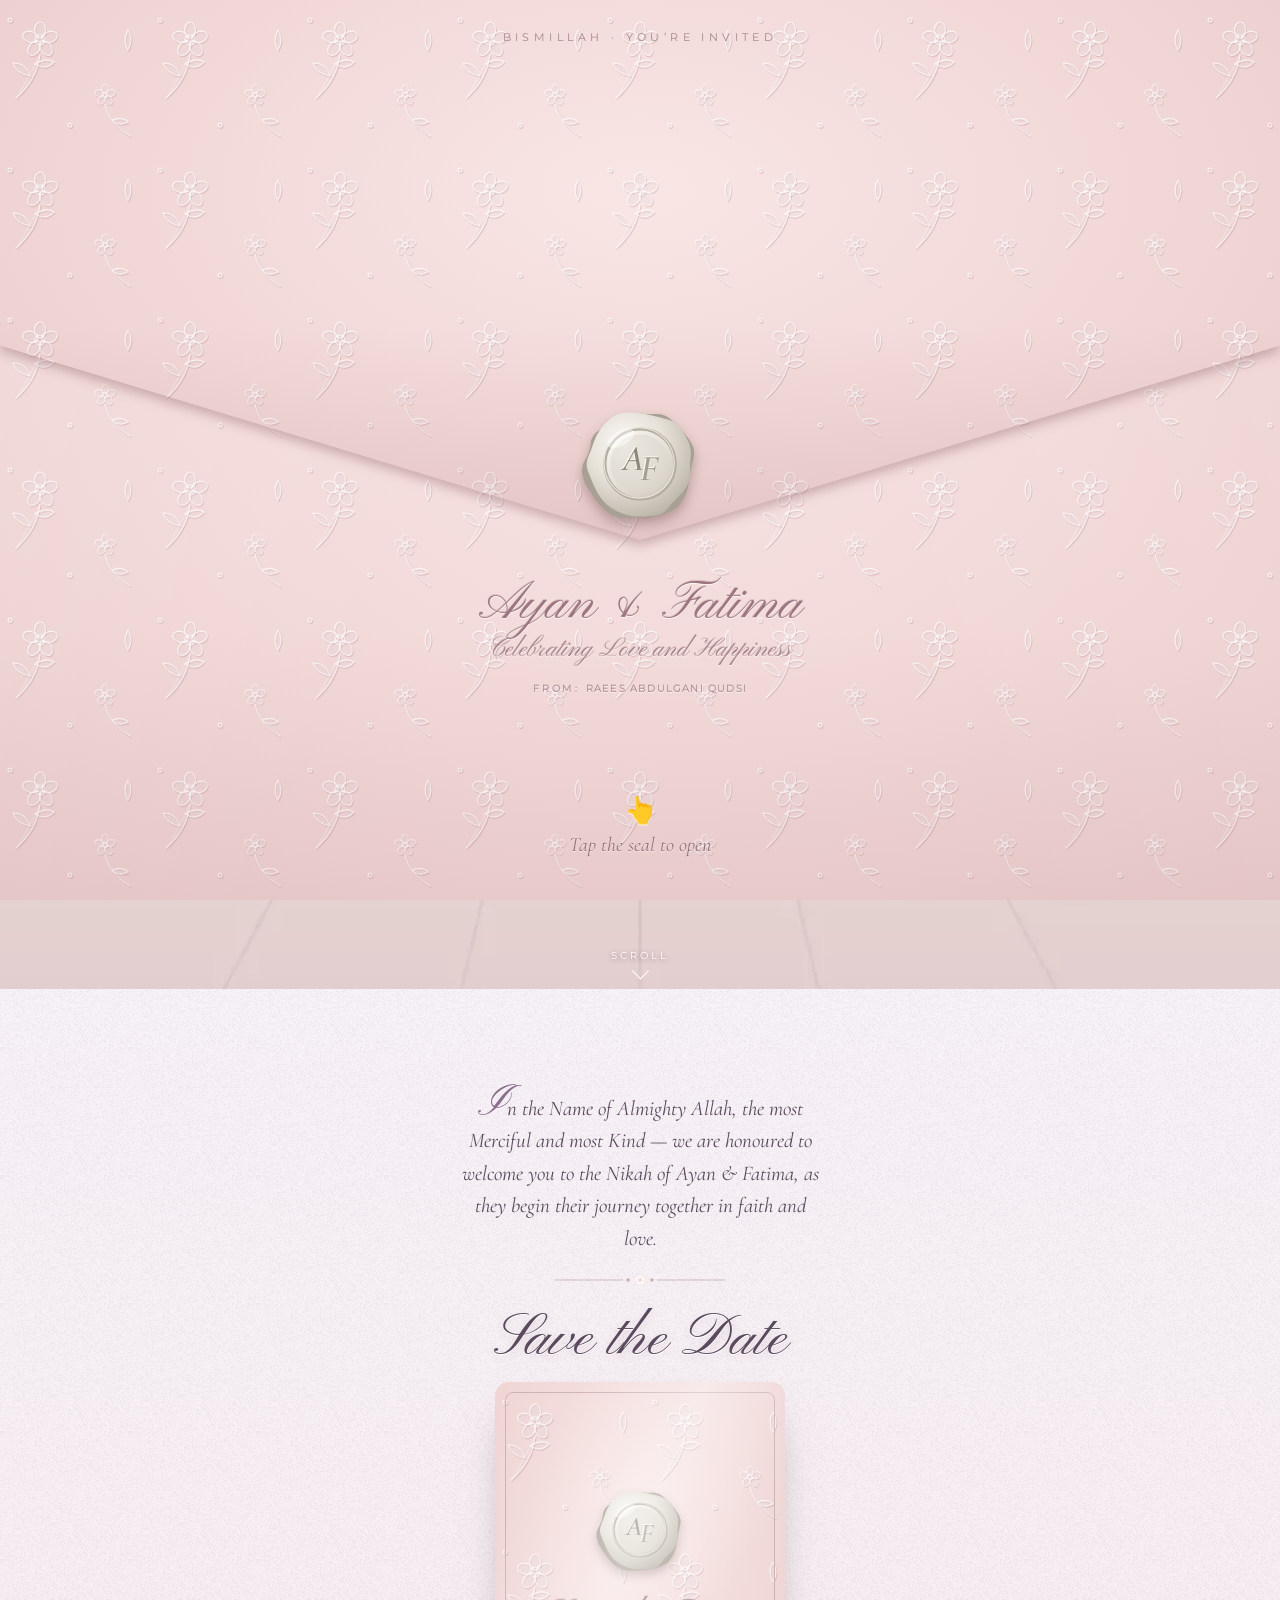
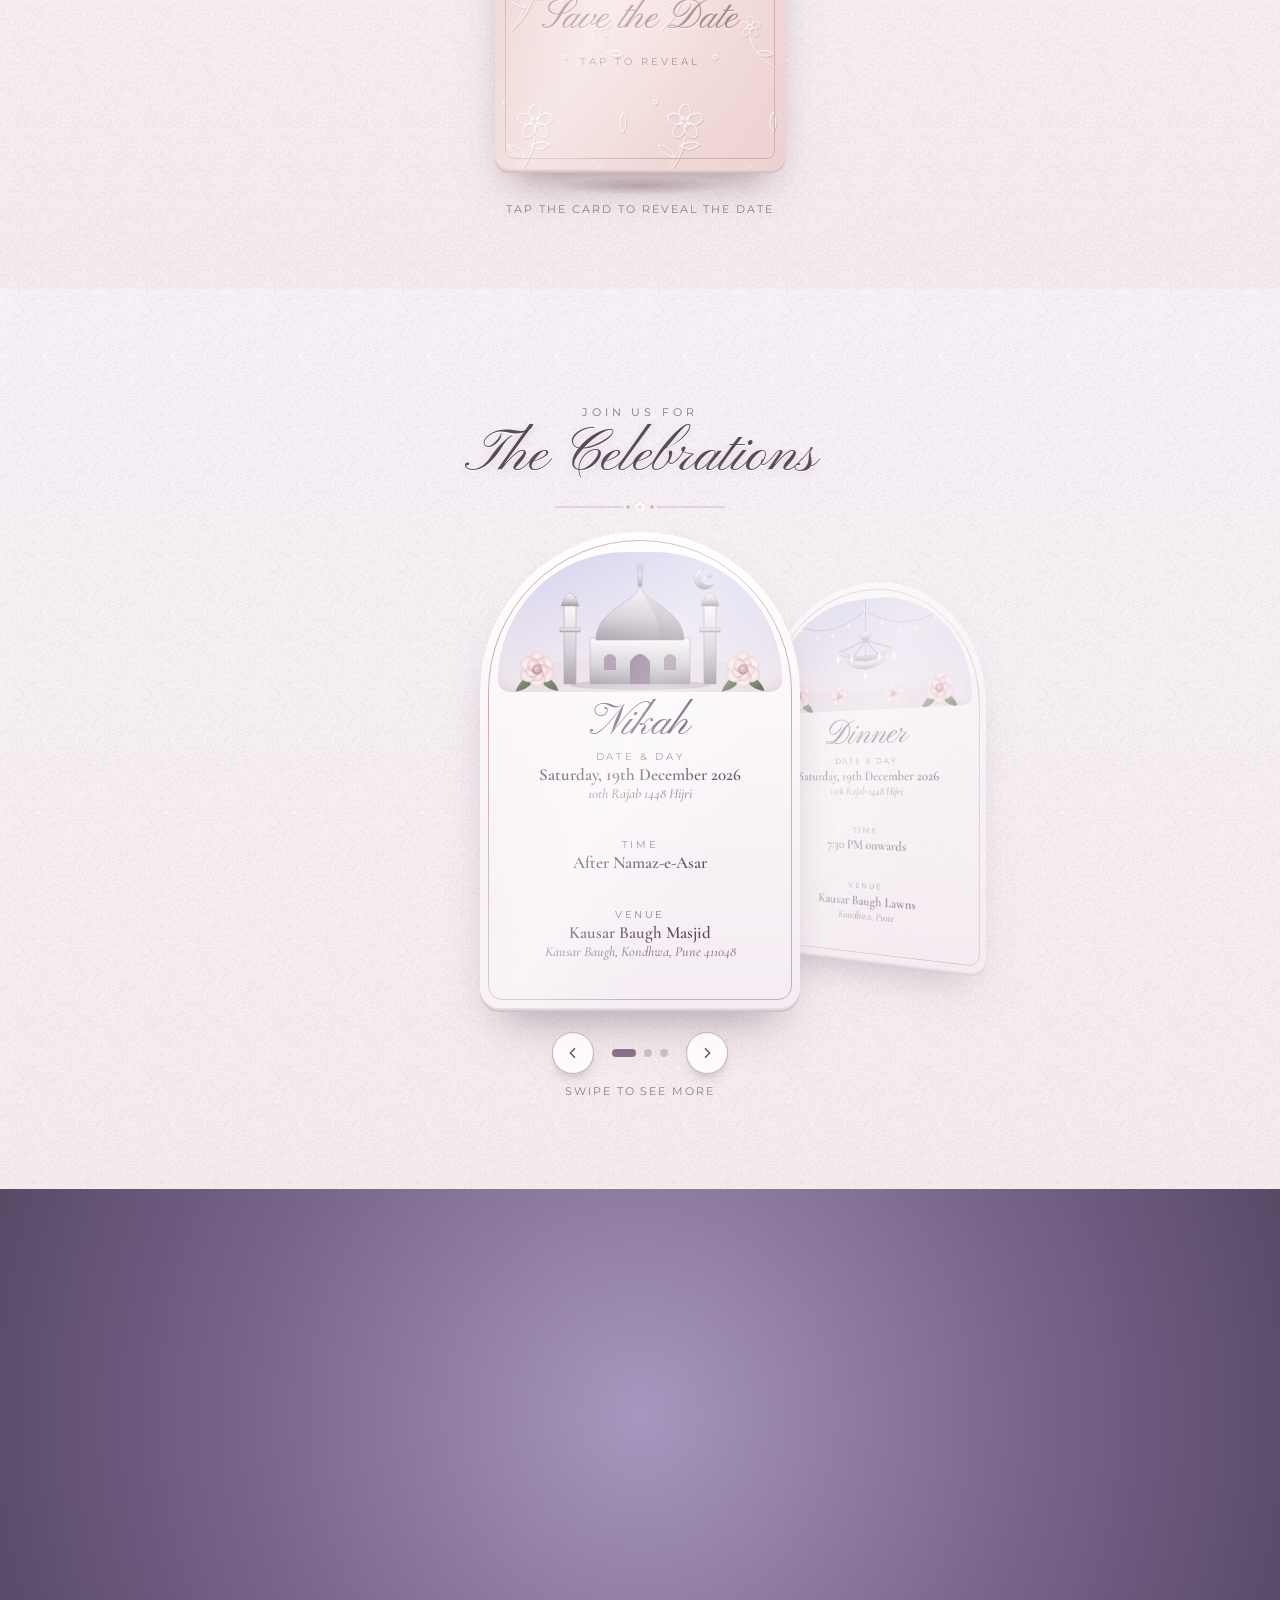
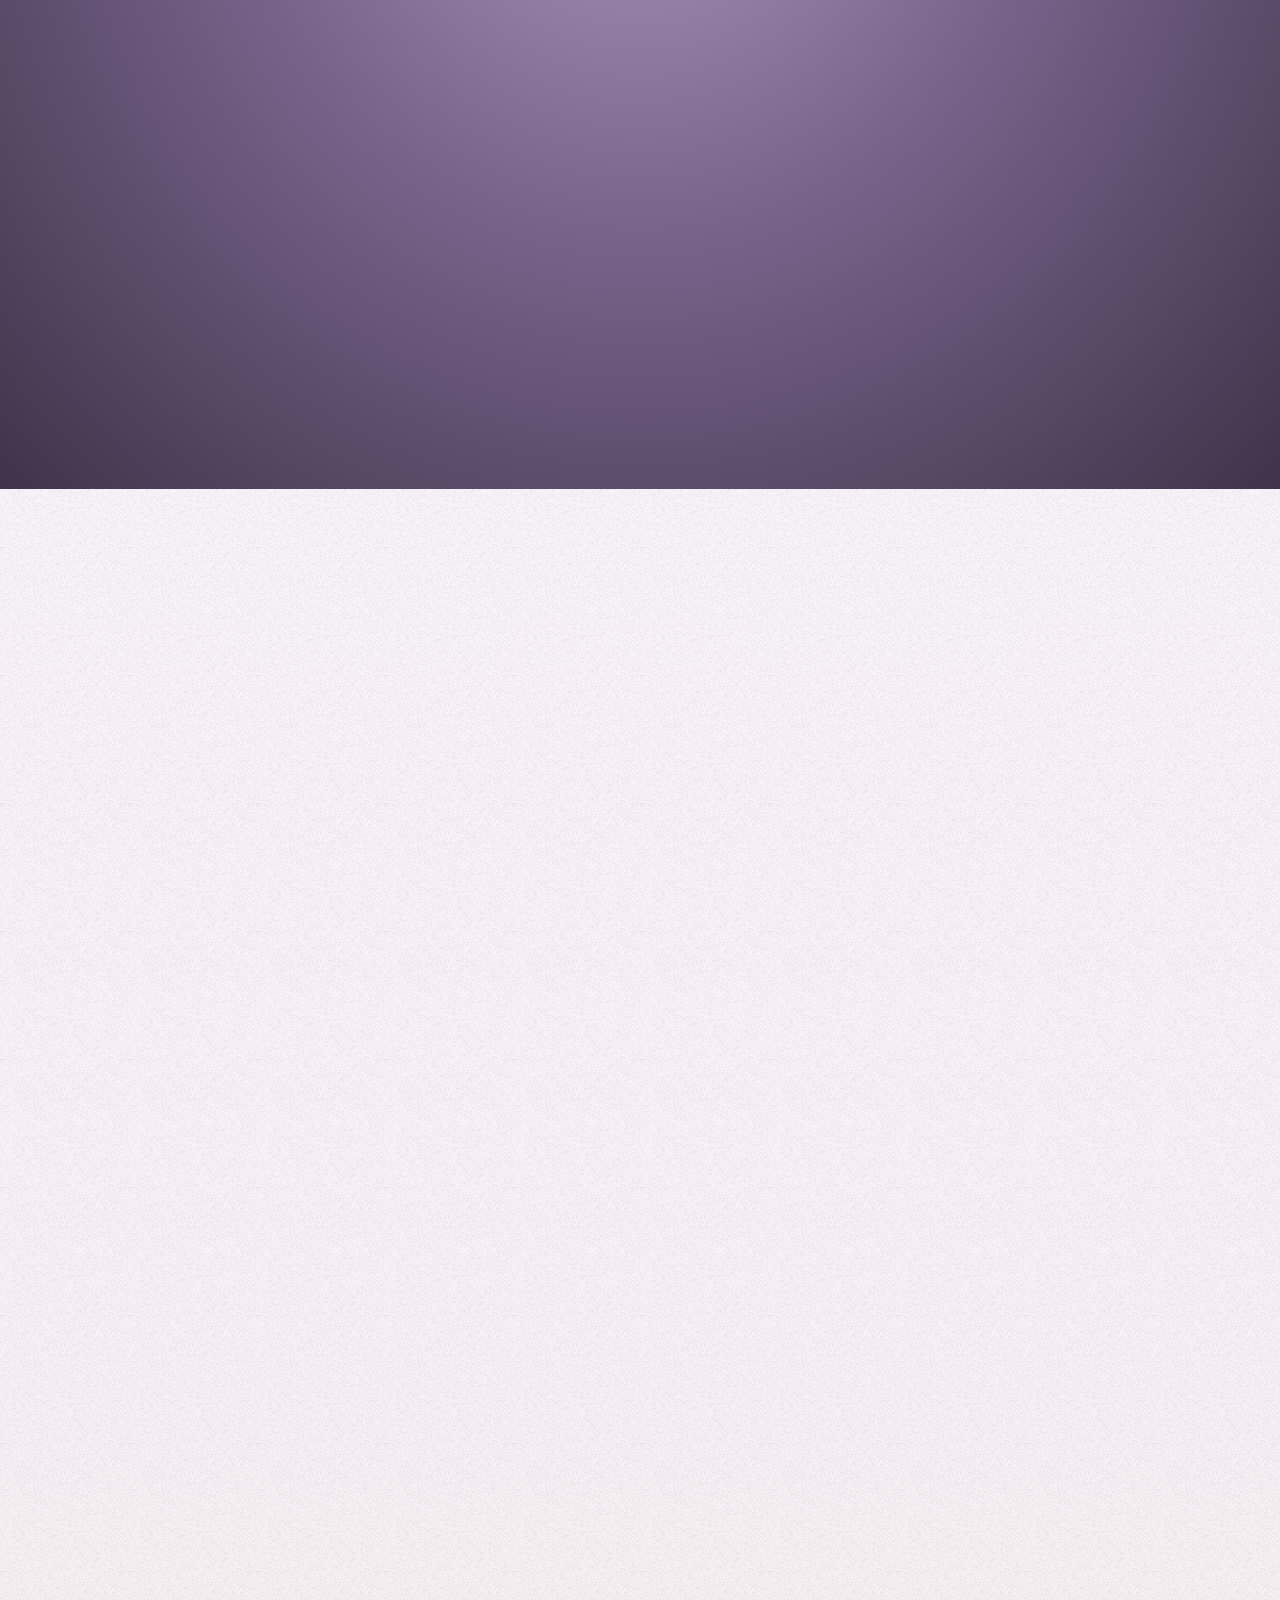
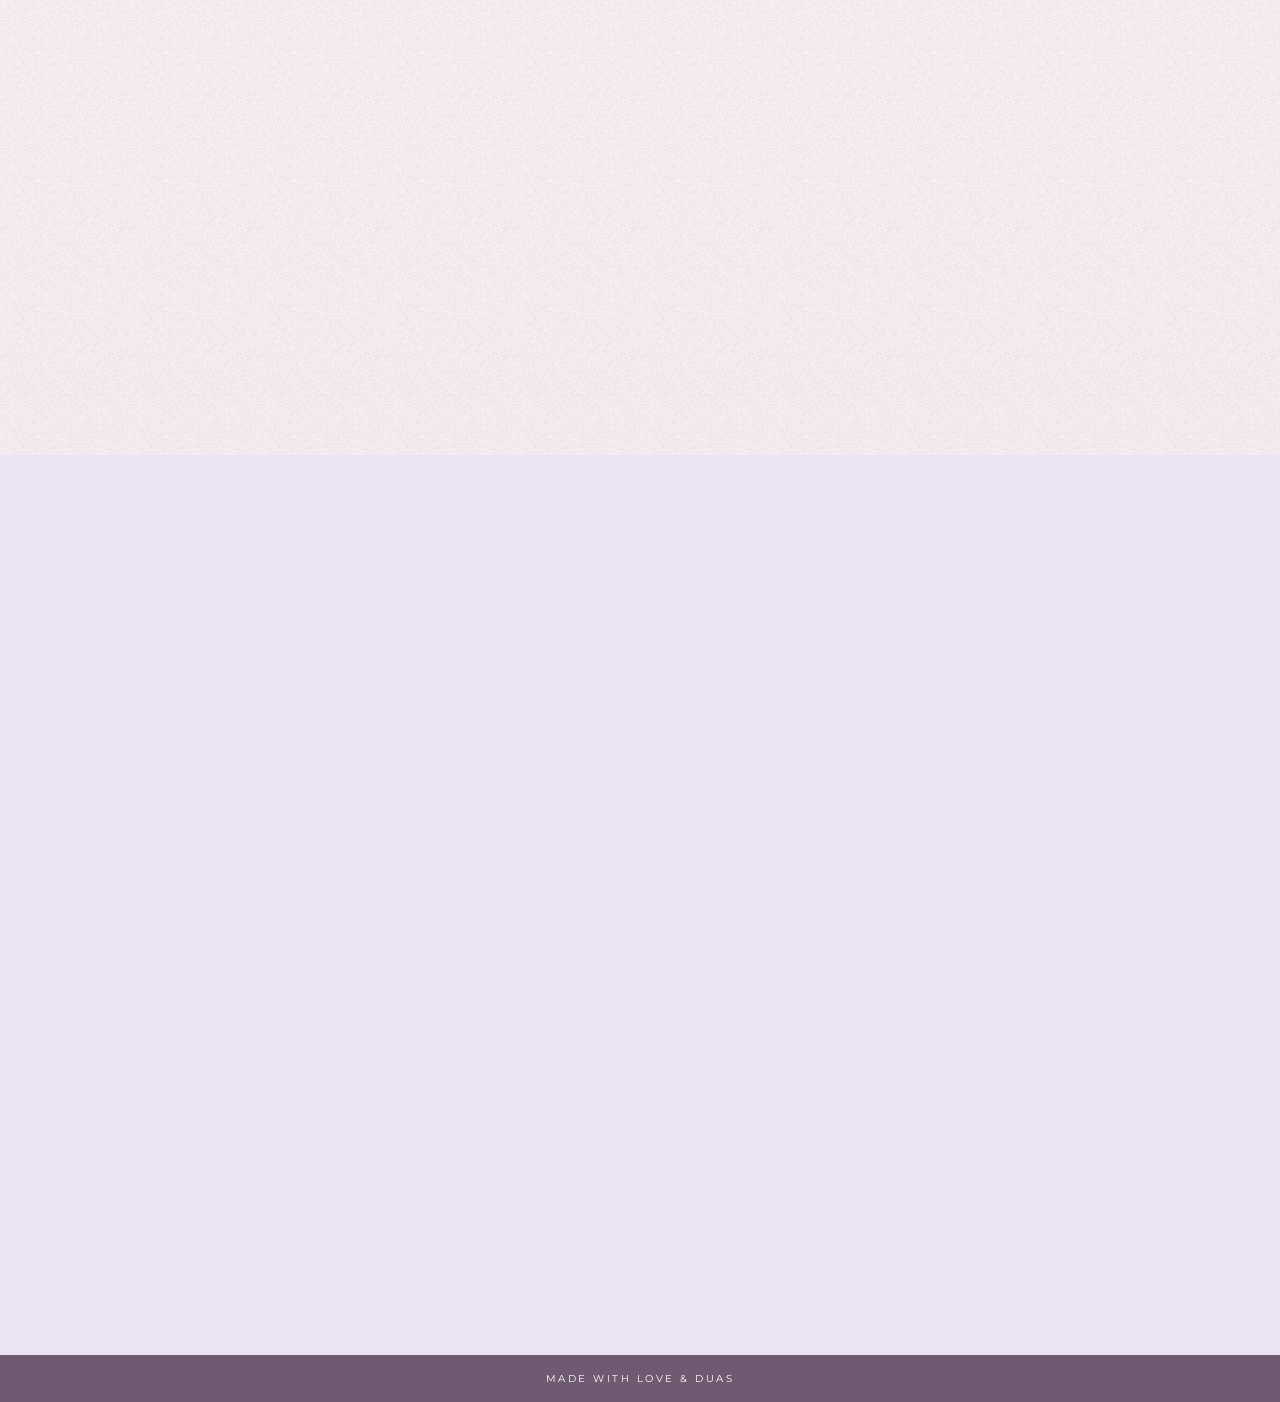
==== index.html @ c167c28a "Add wedding invitation" ====
<!doctype html>
<html lang="en">
<head>
<meta charset="utf-8">
<meta name="viewport" content="width=device-width, initial-scale=1, viewport-fit=cover">
<meta name="theme-color" content="#e9cfd0">
<title>Ayan &amp; Fatima — Nikah Invitation</title>
<meta name="description" content="You are warmly invited to the Nikah of Ayan &amp; Fatima on Saturday, 19th December 2026 and the Reception on Monday, 21st December 2026, Pune.">
<meta property="og:title" content="Ayan &amp; Fatima — You're Invited">
<meta property="og:description" content="Nikah: Sat, 19 Dec 2026 · Kausar Baugh Masjid, after Namaz-e-Asar. Reception: Mon, 21 Dec 2026 · Jehangir Baugh Lawns, Pune.">
<meta property="og:type" content="website">
<link rel="icon" href="data:image/svg+xml,%3Csvg xmlns='http://www.w3.org/2000/svg' viewBox='0 0 40 40'%3E%3Ccircle cx='20' cy='20' r='20' fill='%23f2dcdc'/%3E%3Cpath d='M22 6a14 14 0 1 0 12 21 11 11 0 1 1-12-21z' fill='%238a6f8c'/%3E%3Cpath d='M29 10l1.3 2.8 3 .3-2.2 2 .6 3-2.7-1.5-2.7 1.5.6-3-2.2-2 3-.3z' fill='%238a6f8c'/%3E%3C/svg%3E">

<link rel="preconnect" href="https://fonts.googleapis.com">
<link rel="preconnect" href="https://fonts.gstatic.com" crossorigin>
<link rel="stylesheet" href="https://fonts.googleapis.com/css2?family=Cormorant+Garamond:ital,wght@0,500;0,600;1,500;1,600&family=Montserrat:wght@400;600&family=Pinyon+Script&display=swap">
<!-- Arabic font: only the letters actually used (Bismillah + verses), a few KB instead of the full font -->
<!-- calligraphic Arabic for "Haza min fazli Rabbi", subset to just those letters -->
<link rel="stylesheet" href="https://fonts.googleapis.com/css2?family=Aref+Ruqaa:wght@700&display=swap&text=%D9%87%D9%8E%D9%B0%D8%B0%D8%A7%D9%85%D9%90%D9%86%D9%81%D8%B6%D9%92%D9%84%D8%B1%D8%A8%D9%91%D9%8A">
<link rel="stylesheet" href="https://fonts.googleapis.com/css2?family=Amiri&display=swap&text=%D8%A8%D9%90%D8%B3%D9%92%D9%85%D9%B1%D9%84%D9%8E%D9%91%D9%B0%D9%87%D8%B1%D8%AD%D9%86%D9%8A%D9%88%D8%AE%D9%82%D8%A7%D9%83%D9%8F%D8%A3%D8%B2%D8%AC%D9%8B%D8%B0%D9%81%D8%B6">

<link rel="preload" as="image" href="assets/img/sky.webp" type="image/webp">
<link rel="preload" as="image" href="assets/img/arch-florals.webp" type="image/webp">
<link rel="preload" as="image" href="assets/img/hero-florals.webp" type="image/webp">

<link rel="stylesheet" href="assets/css/base.css?v=8">
<link rel="stylesheet" href="assets/css/components.css?v=8">
<link rel="stylesheet" href="assets/css/intro.css?v=8">
<link rel="stylesheet" href="assets/css/sections.css?v=8">
</head>
<body class="locked">

<!-- shared vector symbols & gradients -->
<svg class="sprite" aria-hidden="true" focusable="false">
  <defs>
    <radialGradient id="petW" cx="50%" cy="80%" r="80%"><stop offset="0" stop-color="#f6eaee"/><stop offset=".6" stop-color="#fffdfd"/><stop offset="1" stop-color="#f3e6ea"/></radialGradient>
    <linearGradient id="leafS" x1="0" y1="0" x2="1" y2="1"><stop offset="0" stop-color="#a5b496"/><stop offset="1" stop-color="#5f7253"/></linearGradient>
    <radialGradient id="rg1" cx="50%" cy="40%" r="65%"><stop offset="0" stop-color="#fffbfb"/><stop offset=".55" stop-color="#f5e1e3"/><stop offset="1" stop-color="#d9aeb4"/></radialGradient>
    <radialGradient id="rg2" cx="50%" cy="40%" r="65%"><stop offset="0" stop-color="#fff7f8"/><stop offset=".6" stop-color="#eecfd4"/><stop offset="1" stop-color="#c99aa2"/></radialGradient>
    <radialGradient id="rgC" cx="45%" cy="40%" r="60%"><stop offset="0" stop-color="#e8bcc3"/><stop offset="1" stop-color="#b47f88"/></radialGradient>
    <linearGradient id="leafG" x1="0" y1="0" x2="1" y2="1"><stop offset="0" stop-color="#93a585"/><stop offset="1" stop-color="#4d5f45"/></linearGradient>
    <linearGradient id="satin" x1="0" y1="0" x2="0" y2="1"><stop offset="0" stop-color="#fdf4f5"/><stop offset=".3" stop-color="#ecd1d7"/><stop offset=".55" stop-color="#fff8f9"/><stop offset="1" stop-color="#d3a9b3"/></linearGradient>
    <linearGradient id="satinD" x1="0" y1="0" x2="1" y2="1"><stop offset="0" stop-color="#f6e4e8"/><stop offset="1" stop-color="#c89aa5"/></linearGradient>
    <linearGradient id="silverV" x1="0" y1="0" x2="0" y2="1"><stop offset="0" stop-color="#fbf9fb"/><stop offset=".6" stop-color="#cfc7d1"/><stop offset="1" stop-color="#9a919d"/></linearGradient>
  </defs>
  <symbol id="rose" viewBox="0 0 120 120">
    <path d="M58 66 C30 70 12 92 4 114 C32 110 52 94 58 66Z" fill="url(#leafG)"/><path d="M62 66 C92 72 110 92 116 112 C88 110 68 94 62 66Z" fill="url(#leafG)"/>
    <g transform="translate(60 56)">
      <g fill="url(#rg1)" stroke="#c99aa2" stroke-opacity=".4"><ellipse rx="22" ry="26" cy="-20"/><ellipse rx="22" ry="26" cy="-20" transform="rotate(60)"/><ellipse rx="22" ry="26" cy="-20" transform="rotate(120)"/><ellipse rx="22" ry="26" cy="-20" transform="rotate(180)"/><ellipse rx="22" ry="26" cy="-20" transform="rotate(240)"/><ellipse rx="22" ry="26" cy="-20" transform="rotate(300)"/></g>
      <g fill="url(#rg2)" stroke="#b47f88" stroke-opacity=".35"><ellipse rx="16" ry="19" cy="-12" transform="rotate(30)"/><ellipse rx="16" ry="19" cy="-12" transform="rotate(102)"/><ellipse rx="16" ry="19" cy="-12" transform="rotate(174)"/><ellipse rx="16" ry="19" cy="-12" transform="rotate(246)"/><ellipse rx="16" ry="19" cy="-12" transform="rotate(318)"/></g>
      <circle r="13" fill="url(#rgC)"/><path d="M-6 -2 C-6 -10 8 -10 8 0 C8 8 -4 9 -5 2 C-5 -3 3 -4 3 1" fill="none" stroke="#fff3f5" stroke-opacity=".8" stroke-width="1.6" stroke-linecap="round"/>
    </g>
  </symbol>
  <symbol id="rz" viewBox="0 0 120 120"><g transform="translate(60 60)">
    <g fill="url(#rg1)" stroke="#c99aa2" stroke-opacity=".4"><ellipse rx="24" ry="28" cy="-20"/><ellipse rx="24" ry="28" cy="-20" transform="rotate(72)"/><ellipse rx="24" ry="28" cy="-20" transform="rotate(144)"/><ellipse rx="24" ry="28" cy="-20" transform="rotate(216)"/><ellipse rx="24" ry="28" cy="-20" transform="rotate(288)"/></g>
    <g fill="url(#rg2)" stroke="#b47f88" stroke-opacity=".3"><ellipse rx="16" ry="19" cy="-11" transform="rotate(36)"/><ellipse rx="16" ry="19" cy="-11" transform="rotate(156)"/><ellipse rx="16" ry="19" cy="-11" transform="rotate(276)"/></g>
    <circle r="12" fill="url(#rgC)"/></g></symbol>
  <symbol id="bW" viewBox="-12 -12 24 24"><g fill="url(#petW)" stroke="#e4d2d8" stroke-width=".4"><ellipse rx="4.4" ry="6.4" cy="-5"/><ellipse rx="4.4" ry="6.4" cy="-5" transform="rotate(72)"/><ellipse rx="4.4" ry="6.4" cy="-5" transform="rotate(144)"/><ellipse rx="4.4" ry="6.4" cy="-5" transform="rotate(216)"/><ellipse rx="4.4" ry="6.4" cy="-5" transform="rotate(288)"/></g><circle r="2.4" fill="#efd6a6"/></symbol>
  <symbol id="lf" viewBox="-12 -12 24 24"><path d="M-11 0 Q0 -7 11 0 Q0 7 -11 0Z" fill="url(#leafS)"/></symbol>
  <symbol id="crescent" viewBox="0 0 40 40">
    <path d="M22 4 a16 16 0 1 0 14 24 a13 13 0 1 1 -14 -24z" fill="url(#silverV)" stroke="#a79fa9" stroke-width=".6"/>
    <path d="M30 9 l1.5 3.2 3.5.4 -2.6 2.4 .7 3.5 -3.1 -1.8 -3.1 1.8 .7 -3.5 -2.6 -2.4 3.5 -.4z" fill="url(#silverV)" stroke="#a79fa9" stroke-width=".5"/>
  </symbol>
  <symbol id="nav-ic" viewBox="0 0 24 24"><path d="M3 11 21 3l-8 18-2-8z" fill="none" stroke="currentColor" stroke-width="2" stroke-linejoin="round"/></symbol>
  <symbol id="copy-ic" viewBox="0 0 24 24"><g fill="none" stroke="currentColor" stroke-width="2"><rect x="9" y="9" width="12" height="12" rx="2"/><path d="M5 15H4a1 1 0 0 1-1-1V4a1 1 0 0 1 1-1h10a1 1 0 0 1 1 1v1"/></g></symbol>
  <symbol id="divider" viewBox="0 0 200 20">
    <path d="M0 10 H80 M120 10 H200" stroke="#c9aeb3" stroke-width="1" fill="none"/>
    <use href="#bW" x="92" y="2" width="16" height="16"/>
    <circle cx="86" cy="10" r="2" fill="#c9aeb3"/><circle cx="114" cy="10" r="2" fill="#c9aeb3"/>
  </symbol>
</svg>

<div id="progress"></div>

<!-- ============ OPENING: envelope → floral gates ============ -->
<section id="intro" aria-label="Opening invitation" tabindex="0">
  <div class="env-stage">
    <div class="env-back"></div>

    <div class="card">
      <div class="scene-box">
        <div class="layer" data-par="2" data-sky><img src="assets/img/sky.webp" alt="" fetchpriority="high"></div>
        <div class="gate-light"></div>
        <div class="layer" data-par="5"><div class="gates"><div class="gate l"><div class="gate-in"></div></div><div class="gate r"><div class="gate-in"></div></div></div></div>
        <div class="layer" data-par="9"><img src="assets/img/arch-florals.webp" alt="" fetchpriority="high"></div>
        <div class="layer" data-par="12"><div class="ribbon" id="ribbon" aria-label="Untie the ribbon"></div></div>
      </div>
    </div>

    <div class="pocket"><div class="pocket-in emboss-bg">
      <div class="env-text">
        <div class="env-to" data-guest hidden>To, <span></span></div>
        <div class="env-names" data-couple></div>
        <div class="env-tag" data-bind="tagline"></div>
        <div class="env-from">From: <span data-bind="from"></span></div>
      </div>
    </div></div>

    <div class="flap-wrap">
      <div class="flap-face front"><div class="flap-in emboss-bg"></div></div>
      <div class="flap-face back"><div class="flap-in"></div></div>
      <div class="wax" data-wax></div>
    </div>
  </div>
  <div class="intro-top">Bismillah · You’re Invited</div>
  <div class="hint seal-hint"><span class="fing">👆</span>Tap the seal to open</div>
</section>

<main id="site">

<!-- ============ INVITATION ============ -->
<section class="sec" id="invite">
  <div class="bg-layer" data-par="3" data-k=".08"><div class="cover-box at-bottom" data-sky><img src="assets/img/sky.webp" alt=""></div></div>
  <div class="bg-layer fl-layer" data-par="12"><div class="cover-box at-top"><img src="assets/img/hero-florals.webp" alt=""></div></div>
  <div class="motes" data-motes="8"></div>
  <div class="hero" data-tilt="5">
    <div class="calli glow" lang="ar">هَٰذَا مِن فَضْلِ رَبِّي</div>
    <div class="calli-tr glow">This is from the bounty of my Lord</div>
    <div class="memory glow">In loving memory of<b data-bind="memorial"></b></div>
    <div class="req glow" data-bind="invitationLine"></div>
    <div class="names glow">
      <span class="nm a" data-bind="groom.name"></span>
      <span class="parents" data-bind="groom.parents"></span>
      <span class="amp">&amp;</span>
      <span class="nm b" data-bind="bride.name"></span>
      <span class="parents" data-bind="bride.parents"></span>
    </div>
    <div class="ev-label glow">Nikah</div>
    <div class="dateblock glow"><div class="side" data-dp="0.mon"></div><div class="num" data-dp="0.day"></div><div class="side" data-dp="0.year"></div></div>
    <div class="dayname glow"><span data-bind="events.0.day"></span> · <span data-bind="events.0.hijri"></span></div>
    <div class="when glow" data-bind="events.0.time"></div>
    <div class="venue glow" data-bind="events.0.venue"></div>
    <div class="dinner glow"><b>Dinner</b> <span data-bind="events.1.time"></span> · <span data-bind="events.1.venue"></span>, <span data-bind="events.1.address"></span></div>
    <div><a class="song-pill" data-song-pill hidden target="_blank" rel="noopener">♪ Our Song</a></div>
  </div>
  <div class="scroll-cue"><span>Scroll</span><i></i></div>
</section>

<!-- ============ SAVE THE DATE ============ -->
<section class="sec deferred" id="date">
  <div class="motes" data-motes="6"></div>
  <p class="story reveal" data-story></p>
  <svg class="divider reveal d1" style="margin-top:16px"><use href="#divider"/></svg>
  <h2 class="h2 reveal d1">Save the Date</h2>
  <div class="flip-wrap reveal d2">
    <div class="flip-float"><div class="flip-tilt" data-tilt="10">
      <div class="flip-card" id="flipCard" role="button" tabindex="0" aria-label="Tap to reveal the Nikah date" data-glare>
        <div class="fc front"><div class="wax" data-wax></div><div class="t">Save the Date</div><div class="s">Tap to reveal</div></div>
        <div class="fc back">
          <div class="arabic bism2">بِسْمِ ٱللَّٰهِ</div>
          <div class="eyebrow" style="margin-top:6px">The Nikah of</div>
          <div class="names" style="font-size:30px;margin-top:2px" data-couple></div>
          <div class="dateblock"><div class="side" data-dp="0.mon"></div><div class="num" data-dp="0.day"></div><div class="side" data-dp="0.year"></div></div>
          <div class="dayname" data-bind="events.0.day"></div>
          <div class="hj" data-bind="events.0.hijri"></div>
          <div class="tm" data-bind="events.0.time"></div>
          <div class="vn" data-bind="events.0.venue"></div>
        </div>
      </div>
    </div></div>
    <div class="flip-shadow"></div>
  </div>
  <p class="note-tap" id="flipNote">Tap the card to reveal the date</p>
  <div class="after" id="after">
    <div class="eyebrow" style="margin-top:18px">Counting down to the Nikah</div>
    <div class="countdown" data-countdown>
      <div class="cd"><b data-cd="d">00</b><span>Days</span></div>
      <div class="cd"><b data-cd="h">00</b><span>Hours</span></div>
      <div class="cd"><b data-cd="m">00</b><span>Mins</span></div>
      <div class="cd"><b data-cd="s">00</b><span>Secs</span></div>
    </div>
  </div>
</section>

<!-- ============ EVENTS ============ -->
<section class="sec deferred" id="events">
  <div class="eyebrow reveal">Join us for</div>
  <h2 class="h2 reveal d1">The Celebrations</h2>
  <svg class="divider reveal d1"><use href="#divider"/></svg>
  <div class="car-outer reveal d2"><div data-tilt="5" data-glare><div class="carousel" data-carousel aria-roledescription="carousel"></div></div></div>
  <div class="car-nav">
    <button class="car-arrow" data-prev aria-label="Previous event"><svg viewBox="0 0 24 24"><path d="M15 5 8 12l7 7" fill="none" stroke="currentColor" stroke-width="2"/></svg></button>
    <div class="dots" data-dots></div>
    <button class="car-arrow" data-next aria-label="Next event"><svg viewBox="0 0 24 24"><path d="m9 5 7 7-7 7" fill="none" stroke="currentColor" stroke-width="2"/></svg></button>
  </div>
  <div class="swipe-note">Swipe to see more</div>
</section>

<!-- ============ RECEPTION ============ -->
<section class="sec deferred" id="reception">
  <div class="lights" data-lights></div>
  <div class="rec-fl"><img src="assets/img/reception-florals.webp" alt="" loading="lazy" decoding="async"></div>
  <div id="sparkles"></div>
  <div class="motes" data-motes="8"></div>
  <div class="rec-wrap reveal">
    <div class="rec-box" data-tilt="8">
      <div class="calli rec-ar" lang="ar">هَٰذَا مِن فَضْلِ رَبِّي</div>
      <div class="rec-name">In the Name of Almighty Allah,<br>the most Merciful and most Kind.</div>
      <div class="rec-title silver-text">Reception</div>
      <div class="rec-day" data-bind="events.2.day"></div>
      <div class="rec-big" data-dp="2.day"></div>
      <div class="rec-line"><span data-dp="2.monLong"></span> <span data-dp="2.year"></span></div>
      <div class="rec-line rec-hijri" data-bind="events.2.hijri"></div>
      <div class="rec-line" style="margin-top:10px" data-bind="events.2.time"></div>
      <div class="rec-venue" data-bind="events.2.venue"></div>
      <div class="rec-line" data-bind="events.2.address"></div>
    </div>
  </div>
</section>

<!-- ============ VENUES ============ -->
<section class="sec deferred" id="location">
  <div class="eyebrow reveal">Find your way</div>
  <h2 class="h2 reveal d1">The Venues</h2>
  <svg class="divider reveal d1"><use href="#divider"/></svg>
  <div class="loc-list" data-venues></div>
</section>

<!-- ============ CLOSING ============ -->
<section class="sec deferred" id="closing">
  <div class="bg-layer" data-par="3" data-k=".08"><div class="cover-box at-bottom" data-sky><img src="assets/img/sky.webp" alt="" loading="lazy" decoding="async"></div></div>
  <div class="bg-layer fl-layer" data-par="12"><div class="cover-box at-top"><img src="assets/img/closing-florals.webp" alt="" loading="lazy" decoding="async"></div></div>
  <div class="motes" data-motes="8"></div>
  <div class="close-in reveal">
    <div data-tilt="6">
      <div class="arabic verse">وَخَلَقْنَاكُمْ أَزْوَاجًا</div>
      <div class="verse-tr">“And We created you in pairs.” — Surah An-Naba 78:8</div>
      <svg class="divider"><use href="#divider"/></svg>
      <div class="closing-title">WE CAN’T WAIT TO<br>CELEBRATE WITH YOU!</div>
      <div class="note"><div class="k">A gentle request</div><p data-bind="presentNote"></p></div>
      <div class="family" data-bind="familyMessage"></div>
      <div class="couple-sign" data-couple></div>
    </div>
  </div>
</section>
</main>

<footer>Made with love &amp; duas</footer>

<canvas id="fx" aria-hidden="true"></canvas>
<audio id="bgm" loop preload="auto"></audio>
<button id="musicBtn" hidden aria-label="Play or pause music">
  <svg class="on" viewBox="0 0 24 24"><path d="M9 18V6l11-2v12" fill="none" stroke="currentColor" stroke-width="2"/><circle cx="6.5" cy="18" r="2.5" fill="currentColor"/><circle cx="17.5" cy="16" r="2.5" fill="currentColor"/></svg>
  <svg class="off" viewBox="0 0 24 24"><path d="M9 18V6l11-2v12" fill="none" stroke="currentColor" stroke-width="2"/><circle cx="6.5" cy="18" r="2.5" fill="currentColor"/><circle cx="17.5" cy="16" r="2.5" fill="currentColor"/><path d="M3 3l18 18" stroke="currentColor" stroke-width="2"/></svg>
</button>
<div id="toast" role="status" aria-live="polite"></div>

<script src="config.js?v=8" defer></script>
<script src="assets/js/core.js?v=8" defer></script>
<script src="assets/js/fx.js?v=8" defer></script>
<script src="assets/js/motion.js?v=8" defer></script>
<script src="assets/js/music.js?v=8" defer></script>
<script src="assets/js/components/ambient.js?v=8" defer></script>
<script src="assets/js/components/emblems.js?v=8" defer></script>
<script src="assets/js/components/countdown.js?v=8" defer></script>
<script src="assets/js/components/carousel.js?v=8" defer></script>
<script src="assets/js/components/venues.js?v=8" defer></script>
<script src="assets/js/components/flipcard.js?v=8" defer></script>
<script src="assets/js/intro.js?v=8" defer></script>
<script src="assets/js/app.js?v=8" defer></script>
</body>
</html>
---- assets/css/base.css ----
/* ============ tokens ============ */
:root{
  --blush:#f2dcdc; --rose:#d4a1aa; --mauve:#8a6f8c; --plum:#5b4a5d; --ink:#5b4a5d; --muted:#8c7b8c;
  --lav:#d9d3ec; --lav-l:#f1ecf7; --silver:#b9b1b7; --ivory:#fdfafa; --line:#c9aeb3;
  --silver-text:linear-gradient(110deg,#8f8791 0%,#d9d2d8 20%,#a69ea8 36%,#f4eff3 50%,#9d94a0 64%,#d8cfd6 80%,#8f8791 100%);
  --grain:linear-gradient(transparent,transparent);   /* replaced at runtime by a small noise tile */
  --emboss:linear-gradient(transparent,transparent);  /* replaced at runtime by the embossed-flower tile */
}

/* ============ reset ============ */
*{box-sizing:border-box;margin:0;padding:0}
html{scroll-behavior:smooth;-webkit-text-size-adjust:100%}
body{font-family:'Montserrat',system-ui,sans-serif;color:var(--ink);background:var(--lav-l);overflow-x:hidden;line-height:1.5;-webkit-tap-highlight-color:transparent}
body.locked{overflow:hidden;height:100%}
button{font:inherit;cursor:pointer;border:0;background:none;color:inherit}
a{color:inherit}
img{display:block}
.sprite{position:absolute;width:0;height:0;overflow:hidden}
.arabic{font-family:'Amiri',serif;direction:rtl}
.silver-text{background:var(--silver-text);background-size:220% 100%;-webkit-background-clip:text;background-clip:text;color:transparent;animation:shine 7s linear infinite}
@keyframes shine{from{background-position:0% 50%}to{background-position:220% 50%}}

/* ============ sections ============ */
.sec{position:relative;min-height:100vh;min-height:100svh;display:flex;flex-direction:column;align-items:center;justify-content:center;padding:90px 20px 64px;overflow:hidden;
  background:var(--grain),linear-gradient(180deg,#f7f2f8,#f6ecef)}
/* below-the-fold sections are skipped by the browser until they come near the screen */
.sec.deferred{content-visibility:auto;contain-intrinsic-size:auto 900px}
/* animations only run in sections that are on screen (JS adds .is-on) */
.sec:not(.is-on) *,.sec:not(.is-on) *::before,.sec:not(.is-on) *::after{animation-play-state:paused!important}

.reveal{opacity:0;transform:perspective(900px) translateY(46px) rotateX(22deg) scale(.96);transform-origin:50% 100%;transition:opacity 1.1s ease,transform 1.3s cubic-bezier(.2,.75,.2,1)}
.reveal.in{opacity:1;transform:none}
.d1{transition-delay:.15s}.d2{transition-delay:.3s}
[data-tilt]{transform-style:preserve-3d}
html:not(.lite) [data-tilt],html:not(.lite) [data-par]{will-change:transform}

/* ============ fixed UI ============ */
#fx{position:fixed;inset:0;width:100%;height:100%;pointer-events:none;z-index:48}
#progress{position:fixed;left:0;top:0;height:3px;width:100%;z-index:47;transform-origin:left center;transform:scaleX(0);background:linear-gradient(90deg,#b9a6bd,#fff,#c9aeb3)}
#musicBtn{position:fixed;right:16px;bottom:calc(16px + env(safe-area-inset-bottom));z-index:55;width:48px;height:48px;border-radius:50%;display:grid;place-items:center;
  background:linear-gradient(180deg,#fff,#ece4ea);color:var(--plum);box-shadow:0 2px 0 #cbbdc6,0 10px 24px -8px rgba(91,74,93,.6),inset 0 0 0 1px var(--line)}
#musicBtn[hidden]{display:none}
#musicBtn svg{width:20px;height:20px}
#musicBtn.playing::before{content:"";position:absolute;inset:-4px;border-radius:50%;border:1px solid var(--line);animation:mring 2s ease-out infinite}
@keyframes mring{0%{transform:scale(.9);opacity:1}100%{transform:scale(1.5);opacity:0}}
#musicBtn.playing .on{animation:spin 4s linear infinite}
#musicBtn .off{display:none}
#musicBtn:not(.playing) .on{display:none}
#musicBtn:not(.playing) .off{display:block}
@keyframes spin{to{transform:rotate(360deg)}}
#toast{position:fixed;left:50%;bottom:calc(80px + env(safe-area-inset-bottom));transform:translate(-50%,20px);z-index:60;background:var(--plum);color:#fff;padding:10px 18px;border-radius:999px;font-size:12.5px;letter-spacing:.06em;opacity:0;transition:opacity .35s,transform .35s;pointer-events:none;white-space:nowrap}
#toast.show{opacity:1;transform:translate(-50%,0)}
footer{text-align:center;font-size:10px;letter-spacing:.25em;text-transform:uppercase;color:#fff;padding:16px 0 calc(16px + env(safe-area-inset-bottom));background:#6f5a72}

/* ============ lighter mode for low-end phones / data saver / reduced motion ============ */
.lite .motes,.lite .sparkle,.lite .wisp,.lite .glint,.lite .wax-sheen{display:none}
.lite .silver-text{animation:none}
.lite .btn::after{display:none}
@media (prefers-reduced-motion:reduce){*,*::before,*::after{animation-duration:.001s!important;animation-iteration-count:1!important;transition-duration:.2s!important}}
---- assets/css/components.css ----
/* ============ headings & text ============ */
.eyebrow{font-size:10.5px;letter-spacing:.38em;text-transform:uppercase;color:var(--mauve);text-align:center}
.h2{font-family:'Pinyon Script',cursive;font-weight:400;font-size:clamp(44px,13vw,60px);text-align:center;line-height:1.15;color:var(--plum);text-shadow:0 1px 0 #fff,0 3px 8px rgba(91,74,93,.15)}
.divider{display:block;width:170px;height:18px;margin:8px auto 16px}
.story{max-width:360px;text-align:center;font-family:'Cormorant Garamond',serif;font-style:italic;font-size:21px;line-height:1.55;color:var(--ink);position:relative;z-index:2}
.story::first-letter{font-family:'Pinyon Script',cursive;font-style:normal;font-size:44px;line-height:.8;color:var(--mauve)}
.dateblock{display:grid;grid-template-columns:1fr auto 1fr;align-items:center;gap:14px;margin:14px auto 0;max-width:300px}
.dateblock .side{font-size:13px;letter-spacing:.32em;text-transform:uppercase;color:var(--plum);padding:7px 0;border-top:1px solid var(--line);border-bottom:1px solid var(--line)}
.dateblock .num{font-family:'Cormorant Garamond',serif;font-weight:600;font-size:58px;line-height:1;color:var(--plum);text-shadow:0 1px 0 #fff,0 2px 0 #e3d8e6,0 3px 0 #d3c5d6,0 6px 10px rgba(91,74,93,.25)}
.dayname{font-size:10.5px;letter-spacing:.38em;text-transform:uppercase;color:var(--mauve);margin-top:6px}
.names{font-family:'Pinyon Script',cursive;font-size:clamp(40px,12vw,54px);line-height:1.12;color:var(--plum);margin-top:2px}
.names .amp{display:block;font-size:.6em;color:var(--mauve);line-height:1}

/* ============ buttons ============ */
.btn{position:relative;overflow:hidden;display:inline-flex;align-items:center;justify-content:center;gap:8px;padding:13px 22px;border-radius:999px;font-size:11.5px;font-weight:600;letter-spacing:.16em;text-transform:uppercase;text-decoration:none;transition:transform .2s}
.btn::after{content:"";position:absolute;top:0;bottom:0;left:0;width:40%;background:linear-gradient(100deg,transparent,rgba(255,255,255,.5),transparent);transform:translateX(-150%) skewX(-20deg);animation:btnshine 4.5s ease-in-out infinite}
@keyframes btnshine{0%,70%{transform:translateX(-150%) skewX(-20deg)}100%{transform:translateX(350%) skewX(-20deg)}}
.btn:active{transform:scale(.96) translateY(1px)}
.btn svg{width:16px;height:16px}
.btn-main{background:linear-gradient(180deg,#9c829e,#6f5a72);color:#fff;box-shadow:0 2px 0 #574559,0 12px 22px -10px rgba(91,74,93,.8),inset 0 1px 0 rgba(255,255,255,.25)}
.btn-pearl{background:linear-gradient(180deg,#fff,#e9e2e6);color:var(--plum);box-shadow:0 2px 0 #c9bfc7,0 12px 22px -10px rgba(40,30,50,.6),inset 0 1px 0 #fff}
.btn-line{border:1px solid var(--line);color:var(--plum);background:rgba(255,255,255,.7)}
.btn-line::after{display:none}
.song-pill[hidden]{display:none}
.song-pill{display:inline-flex;align-items:center;gap:8px;margin-top:14px;padding:9px 18px;border-radius:999px;border:1px solid var(--line);color:var(--plum);font-size:11px;letter-spacing:.14em;text-transform:uppercase;text-decoration:none;background:rgba(255,255,255,.6)}

/* ============ ambient bits (transform/opacity only) ============ */
.motes{position:absolute;inset:0;z-index:5;pointer-events:none;overflow:hidden}
.mote{position:absolute;bottom:-12px;border-radius:50%;background:radial-gradient(circle,#fff 0%,rgba(236,226,240,.6) 40%,rgba(236,226,240,0) 70%);animation:rise linear infinite;opacity:0}
@keyframes rise{0%{transform:translate(0,0);opacity:0}12%{opacity:1}85%{opacity:.8}100%{transform:translate(var(--x),-78vh);opacity:0}}
.sparkle{position:absolute;width:4px;height:4px;border-radius:50%;background:#fff;box-shadow:0 0 8px 2px rgba(255,255,255,.8);animation:twinkle 3s ease-in-out infinite;opacity:0;pointer-events:none}
@keyframes twinkle{0%,100%{opacity:0;transform:scale(.4)}50%{opacity:1;transform:scale(1.2)}}
.wisp{position:absolute;border-radius:50%;background:radial-gradient(closest-side,rgba(255,255,255,.75),rgba(255,255,255,0));animation:drift ease-in-out infinite alternate;pointer-events:none}
@keyframes drift{from{transform:translateX(-12%)}to{transform:translateX(12%)}}
.glint{position:absolute;width:3.5%;height:2px;margin-top:-1px;border-radius:2px;background:#fff;opacity:0;animation:glint 2.6s ease-in-out infinite;pointer-events:none}
@keyframes glint{0%,100%{opacity:0}50%{opacity:.9}}
.lights{position:absolute;left:-4%;right:-4%;top:0;z-index:3;pointer-events:none;transform-origin:top center;animation:lightswing 6s ease-in-out infinite}
.lights svg{display:block;width:100%;height:auto}
@keyframes lightswing{0%,100%{transform:rotate(-.6deg)}50%{transform:rotate(.6deg)}}
.bulb{position:absolute;width:7px;height:9px;margin:-4.5px 0 0 -3.5px;border-radius:50%;background:#fff0c9;box-shadow:0 0 5px 2px rgba(255,227,168,.85),0 0 14px 4px rgba(255,227,168,.35);animation:bulb 2.2s ease-in-out infinite}
.bulb.sm{width:5px;height:7px;margin:-3.5px 0 0 -2.5px}
@keyframes bulb{0%,100%{opacity:1}50%{opacity:.45}}

/* ============ countdown ============ */
.countdown{display:grid;grid-template-columns:repeat(4,1fr);gap:10px;width:min(88vw,340px);margin-top:20px;perspective:600px}
.cd{position:relative;background:linear-gradient(180deg,#fff,#efe7f1);border-radius:14px;padding:11px 4px 9px;text-align:center;color:var(--plum);overflow:hidden;
  box-shadow:0 1px 0 #e1d4e4,0 2px 0 #d6c7da,0 3px 0 #cbbacf,0 12px 18px -8px rgba(91,74,93,.45),inset 0 0 0 1px rgba(201,174,179,.6)}
.cd::after{content:"";position:absolute;left:0;right:0;top:50%;height:1px;background:rgba(91,74,93,.12)}
.cd b{display:block;font-family:'Cormorant Garamond',serif;font-size:28px;line-height:1.05;font-weight:600}
.cd b.fa{animation:flipA .5s ease}.cd b.fb{animation:flipB .5s ease}
@keyframes flipA{50%{transform:rotateX(-90deg);opacity:.3}}
@keyframes flipB{50%{transform:rotateX(-90deg);opacity:.3}}
.cd span{font-size:9px;letter-spacing:.2em;text-transform:uppercase;color:var(--mauve)}
.cd-done{grid-column:1/-1;text-align:center;font-family:'Cormorant Garamond',serif;font-style:italic;font-size:20px;color:var(--plum)}

/* ============ flip card ============ */
.flip-wrap{position:relative;z-index:2;margin-top:8px}
.flip-float{animation:bob 4.5s ease-in-out infinite}
@keyframes bob{0%,100%{transform:translateY(0)}50%{transform:translateY(-10px)}}
.flip-tilt{perspective:1200px}
.flip-card{position:relative;width:min(74vw,290px);aspect-ratio:3/4;transform-style:preserve-3d;transition:transform 1.3s cubic-bezier(.4,.1,.2,1);cursor:pointer;outline:none}
.flip-card.flipped{transform:rotateY(180deg)}
.fc{position:absolute;inset:0;border-radius:14px;backface-visibility:hidden;-webkit-backface-visibility:hidden;overflow:hidden;display:flex;flex-direction:column;align-items:center;justify-content:center;text-align:center;padding:24px;
  box-shadow:0 1px 0 #ead9da,0 2px 0 #e2cfd1,0 3px 0 #dac5c8,0 4px 0 #d1bbbe,0 26px 40px -18px rgba(91,60,70,.55)}
.fc::before{content:"";position:absolute;inset:10px;border:1px solid rgba(201,174,179,.9);border-radius:8px;pointer-events:none}
.fc::after,.ev-card::after{content:"";position:absolute;inset:0;border-radius:inherit;pointer-events:none;background:linear-gradient(115deg,rgba(255,255,255,0) 35%,rgba(255,255,255,.4) 48%,rgba(255,255,255,0) 60%);background-size:300% 100%;background-position:calc(50% + var(--tx,0) * 60%) 0}
.fc.front{background-image:var(--emboss),radial-gradient(ellipse at 50% 35%,#f8e6e5,#ecd1d0);background-size:150px 150px,100% 100%}
.fc.front .wax{position:relative;width:96px;height:96px;filter:drop-shadow(0 5px 5px rgba(90,60,60,.3))}
.fc.front .t{font-family:'Pinyon Script',cursive;font-size:40px;color:#a8848a;margin-top:10px;text-shadow:0 1px 0 rgba(255,255,255,.7),0 -1px 0 rgba(140,90,95,.2)}
.fc.front .s{font-size:10px;letter-spacing:.3em;text-transform:uppercase;color:#a8848a;margin-top:6px}
.fc.back{transform:rotateY(180deg);background:linear-gradient(180deg,#fbf9fc,#efe8f3)}
.fc.back .bism2{font-size:18px;color:var(--plum)}
.fc.back .dateblock{margin-top:12px}
.fc.back .dateblock .num{font-size:52px}
.fc.back .tm{font-family:'Cormorant Garamond',serif;font-style:italic;font-size:19px;color:var(--plum);margin-top:12px;line-height:1.3}
.fc.back .vn{font-size:10.5px;letter-spacing:.24em;text-transform:uppercase;color:var(--mauve);margin-top:6px}
.flip-shadow{width:60%;height:18px;margin:8px auto 0;border-radius:50%;background:radial-gradient(ellipse,rgba(91,60,70,.28),transparent 70%);animation:shadowbob 4.5s ease-in-out infinite}
@keyframes shadowbob{0%,100%{transform:scaleX(1);opacity:1}50%{transform:scaleX(.82);opacity:.6}}
.note-tap{font-size:11px;letter-spacing:.18em;text-transform:uppercase;color:var(--muted);margin-top:6px;text-align:center;transition:opacity .4s;position:relative;z-index:2}
.after{position:relative;z-index:2;display:flex;flex-direction:column;align-items:center;max-height:0;overflow:hidden;opacity:0;transition:max-height 1s ease,opacity 1s ease .2s}
.after.show{max-height:420px;opacity:1}
.after .btn{margin-top:18px}

/* ============ wax seal ============ */
.wax svg{width:100%;height:100%;display:block}
.wax-sheen{position:absolute;inset:12%;border-radius:50%;overflow:hidden;pointer-events:none}
.wax-sheen::before{content:"";position:absolute;inset:0;background:linear-gradient(110deg,transparent 38%,rgba(255,255,255,.75) 50%,transparent 62%);transform:translateX(-110%);animation:sheen 3.6s ease-in-out infinite}
@keyframes sheen{0%{transform:translateX(-110%)}45%,100%{transform:translateX(110%)}}

/* ============ event cards ============ */
.car-outer{width:100%;max-width:460px;position:relative;z-index:2}
.carousel{position:relative;width:100%;height:500px;perspective:1100px;touch-action:pan-y;user-select:none;-webkit-user-select:none}
.ev-card{position:absolute;top:0;left:0;right:0;margin:auto;width:min(80vw,320px);height:476px;border-radius:160px 160px 20px 20px;padding:20px 18px;text-align:center;
  background:linear-gradient(180deg,#fffdfe,#f4ecf2);box-shadow:0 1px 0 #ebdfe6,0 2px 0 #e2d4dc,0 3px 0 #d9c8d2,0 4px 0 #d0bdc8,0 30px 50px -24px rgba(91,74,93,.55);
  transition:transform .8s cubic-bezier(.2,.8,.2,1),opacity .8s;display:flex;flex-direction:column}
.ev-card::before{content:"";position:absolute;inset:8px;border:1px solid var(--line);border-radius:152px 152px 14px 14px;pointer-events:none}
.ev-art{height:140px;border-radius:130px 130px 12px 12px;overflow:hidden;background:linear-gradient(180deg,#d8d6ef,#f3e8f0);box-shadow:inset 0 -8px 16px -10px rgba(91,74,93,.25)}
.ev-art svg{width:100%;height:100%;display:block}
.ev-name{font-family:'Pinyon Script',cursive;font-size:44px;color:var(--plum);line-height:1.1;margin-top:8px}
.ev-rows{display:grid;gap:8px;flex:1;margin-top:2px}
.ev-row .k{font-size:9.5px;letter-spacing:.28em;text-transform:uppercase;color:var(--mauve)}
.ev-row .v{font-family:'Cormorant Garamond',serif;font-size:17px;font-weight:600;color:var(--ink);line-height:1.25}
.swatch{display:inline-block;width:12px;height:12px;border-radius:50%;vertical-align:-1px;margin-right:6px;box-shadow:0 0 0 2px #fff,0 0 0 3px var(--line)}
.ev-card .btn{align-self:center;padding:11px 18px;font-size:10.5px}
.car-nav{position:relative;z-index:2;display:flex;align-items:center;gap:18px}
.car-arrow{width:42px;height:42px;border-radius:50%;border:1px solid var(--line);color:var(--plum);display:grid;place-items:center;background:rgba(255,255,255,.8);box-shadow:0 2px 0 #dccdd6,0 8px 14px -8px rgba(91,74,93,.5)}
.car-arrow svg{width:16px;height:16px}
.dots{display:flex;gap:8px}
.dot{width:8px;height:8px;border-radius:50%;background:rgba(91,74,93,.25);transition:width .3s,background .3s}
.dot.on{width:24px;border-radius:4px;background:var(--mauve)}
.swipe-note{font-size:10.5px;color:var(--muted);letter-spacing:.18em;text-transform:uppercase;margin-top:10px;position:relative;z-index:2}

/* ============ venues ============ */
.loc-list{position:relative;z-index:2;display:grid;gap:24px;width:100%;max-width:420px}
.loc-card{background:linear-gradient(180deg,#fffdfe,#f5edf2);border-radius:22px;padding:18px;position:relative;text-align:center;box-shadow:0 1px 0 #ebdfe6,0 2px 0 #e2d4dc,0 3px 0 #d9c8d2,0 4px 0 #d0bdc8,0 26px 44px -22px rgba(91,74,93,.5)}
.loc-card::before{content:"";position:absolute;inset:7px;border:1px solid var(--line);border-radius:16px;pointer-events:none}
.loc-tag{display:inline-block;font-size:9.5px;letter-spacing:.3em;text-transform:uppercase;color:#fff;background:var(--mauve);padding:5px 12px;border-radius:999px;box-shadow:0 2px 0 #6f5a72}
.loc-name{font-family:'Cormorant Garamond',serif;font-weight:600;font-size:27px;color:var(--plum);margin-top:6px;line-height:1.2}
.loc-addr{font-size:13px;color:var(--muted);margin:2px 0 12px}
.map{display:block;position:relative;border-radius:16px;overflow:hidden;box-shadow:inset 0 0 0 1px var(--line),0 10px 18px -12px rgba(91,74,93,.5);perspective:600px}
.map svg{display:block;width:100%;height:auto;transition:transform 1.4s cubic-bezier(.2,.8,.2,1);transform:rotateX(34deg) scale(1.2);transform-origin:50% 70%}
.loc-card.in .map svg{transform:none}
.map .route{stroke-dasharray:6 6;animation:route 1s linear infinite}
@keyframes route{to{stroke-dashoffset:-12}}
.map .pin{opacity:0;transform-box:fill-box;transform-origin:bottom center}
.loc-card.in .map .pin{opacity:1;animation:drop .9s cubic-bezier(.3,1.6,.5,1) .5s both}
@keyframes drop{0%{transform:translateY(-70px);opacity:0}100%{transform:translateY(0);opacity:1}}
.map .pulse{transform-box:fill-box;transform-origin:center;animation:pulse 2s ease-out infinite;opacity:0}
@keyframes pulse{0%{transform:scale(.3);opacity:.7}100%{transform:scale(2.6);opacity:0}}
.map-tip{position:absolute;bottom:8px;left:50%;transform:translateX(-50%);font-size:9.5px;letter-spacing:.14em;text-transform:uppercase;background:rgba(255,255,255,.92);color:var(--plum);padding:5px 10px;border-radius:999px;white-space:nowrap}
.loc-btns{display:grid;grid-template-columns:1fr 1fr;gap:10px;margin-top:14px}
.loc-btns .btn{padding:12px 8px;font-size:10px;letter-spacing:.1em}
.fc.back .hj{font-family:'Cormorant Garamond',serif;font-style:italic;font-size:14px;color:var(--muted);margin-top:2px}
.ev-row .hj{display:block;font-family:'Cormorant Garamond',serif;font-style:italic;font-weight:500;font-size:14px;color:var(--muted)}

/* live map (loaded on tap) */
.map{cursor:pointer}
.map.live{height:230px;cursor:default}
.map iframe{display:block;width:100%;height:100%;border:0}
button.map-tip{font:inherit;font-size:9.5px;cursor:pointer;border:0}
.loc-open{display:inline-block;margin-top:12px;font-size:10px;letter-spacing:.16em;text-transform:uppercase;color:var(--mauve);text-decoration:none;position:relative}
---- assets/css/intro.css ----
/* ============ opening: envelope → card → ribbon → gates ============ */
#intro{position:fixed;inset:0;z-index:50;overflow:hidden;background:#d9c2c4;transition:opacity 1.1s ease;outline:none}
#intro.leave{opacity:0;pointer-events:none}
.env-stage{position:absolute;inset:0;perspective:2200px;perspective-origin:50% 30%}
.emboss-bg{background-image:var(--emboss),radial-gradient(ellipse at 50% 35%,#f8e6e5 0%,#f1d8d7 55%,#e9cbca 100%);background-size:150px 150px,100% 100%}

/* envelope parts */
.env-back{position:absolute;inset:0;z-index:1;background:var(--emboss),linear-gradient(180deg,#e2bfbf,#ecd0cf);background-size:150px 150px,100% 100%;transition:transform 1.5s cubic-bezier(.6,0,.3,1)}
.card{position:absolute;inset:0;z-index:2;overflow:hidden;border-radius:14px;transform:translateY(7%) scale(.88);transition:transform 1.6s cubic-bezier(.3,.7,.2,1),border-radius 1.6s;box-shadow:0 10px 30px rgba(90,50,60,.35)}
.pocket{position:absolute;inset:0;z-index:3;transition:transform 1.5s cubic-bezier(.6,0,.3,1);filter:drop-shadow(0 -3px 4px rgba(120,70,75,.25))}
.pocket-in{position:absolute;inset:0;clip-path:polygon(0 36%,50% 58%,100% 36%,100% 100%,0 100%)}
.pocket-in::before{content:"";position:absolute;inset:0;background:linear-gradient(115deg,rgba(255,255,255,.18),transparent 40%),linear-gradient(245deg,rgba(255,255,255,.12),transparent 40%),linear-gradient(0deg,rgba(150,90,95,.08),transparent 30%)}
.env-text{position:absolute;left:0;right:0;top:64%;text-align:center;color:#a8848a;text-shadow:0 1px 0 rgba(255,255,255,.7),0 -1px 0 rgba(140,90,95,.25)}
.env-to{font-family:'Cormorant Garamond',serif;font-style:italic;font-size:19px;margin-bottom:6px}
.env-to span{font-style:normal;font-weight:600;color:#946f77}
.env-names{font-family:'Pinyon Script',cursive;font-size:clamp(40px,11.5vw,54px);line-height:1.1;color:#9c7680}
.env-tag{font-family:'Pinyon Script',cursive;font-size:clamp(20px,5.6vw,26px);line-height:1.2}
.env-from{margin-top:14px;font-size:10px;letter-spacing:.28em;text-transform:uppercase}
.env-from span{letter-spacing:.12em}
.flap-wrap{position:absolute;left:0;right:0;top:0;height:60%;z-index:4;transform-origin:50% 0;transform-style:preserve-3d;transition:transform 1.3s cubic-bezier(.45,.05,.3,1)}
.flap-face{position:absolute;inset:0;backface-visibility:hidden;-webkit-backface-visibility:hidden}
.flap-face.front{filter:drop-shadow(0 5px 6px rgba(120,70,75,.35))}
.flap-face.back{transform:rotateX(180deg)}
.flap-in{position:absolute;inset:0;clip-path:polygon(0 0,100% 0,100% 64%,50% 100%,0 64%)}
.flap-face.back .flap-in{background:var(--emboss),linear-gradient(0deg,#dcb6b7,#e8c7c7);background-size:150px 150px,100% 100%}
.flap-in::after{content:"";position:absolute;inset:0;background:linear-gradient(180deg,transparent 60%,rgba(150,90,95,.12))}
.flap-wrap .wax{position:absolute;left:50%;top:86%;width:min(30vw,128px);height:min(30vw,128px);transform:translate(-50%,-50%);backface-visibility:hidden;-webkit-backface-visibility:hidden;filter:drop-shadow(0 6px 6px rgba(90,60,60,.35));transition:transform .25s}
#intro:not(.press) .flap-wrap .wax{animation:waxPulse 2.4s ease-in-out infinite}
@keyframes waxPulse{0%,100%{transform:translate(-50%,-50%) scale(1)}50%{transform:translate(-50%,-50%) scale(1.04)}}
#intro.press .flap-wrap .wax{transform:translate(-50%,-50%) scale(.9)}
#intro.open .flap-wrap{transform:rotateX(180deg)}
#intro.rise .card{transform:none;border-radius:0}
#intro.rise .pocket,#intro.rise .env-back{transform:translateY(108%)}

/* floral scene inside the card (pictures are pre-rendered — see tools/) */
.scene-box{position:absolute;left:50%;top:50%;width:max(100vw,50vh);height:max(200vw,100vh);transform:translate(-50%,-50%);transform-origin:50% 57%;transition:transform 1.7s cubic-bezier(.55,0,.35,1)}
@supports (height:100dvh){.scene-box{width:max(100vw,50dvh);height:max(200vw,100dvh)}}
#intro.zoom .scene-box{transform:translate(-50%,-50%) scale(2.6)}
.layer{position:absolute;inset:0}
.layer>img{width:100%;height:100%}
.gates{position:absolute;left:22.5%;top:31.25%;width:55%;height:56.25%;perspective:900px;perspective-origin:50% 55%}
.gate{position:absolute;top:0;bottom:0;width:50%;transform-style:preserve-3d;transition:transform 1.6s cubic-bezier(.5,.05,.25,1)}
.gate.l{left:0;transform-origin:left center;border-radius:100% 0 0 0/24.4% 0 0 0}
.gate.r{right:0;transform-origin:right center;border-radius:0 100% 0 0/0 24.4% 0 0}
.gate-in{position:absolute;inset:0;border-radius:inherit;border:5px solid #fbf6f7;box-shadow:inset 0 0 0 1.5px #e7d9dc,0 0 0 1px #e2d3d6,4px 0 12px rgba(90,60,80,.25);overflow:hidden;
  background:linear-gradient(90deg,transparent calc(50% - 2px),#fbf6f7 calc(50% - 2px) calc(50% + 2px),transparent calc(50% + 2px)),
             repeating-linear-gradient(180deg,transparent 0 calc(16.6% - 3px),#fbf6f7 calc(16.6% - 3px) 16.6%),
             linear-gradient(125deg,rgba(255,255,255,.55) 0%,rgba(255,255,255,0) 30%,rgba(255,255,255,.35) 48%,rgba(255,255,255,0) 60%),
             linear-gradient(180deg,rgba(205,212,236,.75),rgba(226,220,238,.6) 60%,rgba(240,226,234,.65))}
#intro.gopen .gate.l{transform:rotateY(-108deg)}
#intro.gopen .gate.r{transform:rotateY(108deg)}
.gate-light{position:absolute;left:22.5%;top:31.25%;width:55%;height:56.25%;opacity:0;transition:opacity 1.6s;background:radial-gradient(ellipse at 50% 65%,rgba(255,250,240,.95),rgba(255,245,235,0) 70%);pointer-events:none}
#intro.gopen .gate-light{opacity:1}

/* satin ribbon */
.ribbon{position:absolute;left:6%;top:52.5%;width:88%;height:15%;filter:drop-shadow(0 6px 6px rgba(110,70,85,.3));cursor:pointer}
.ribbon svg{position:absolute;inset:0;width:100%;height:100%;overflow:visible}
.rb-bow{transform-origin:50% 50%;transform-box:fill-box}
#intro.rise:not(.untie) .rb-bow{animation:bowBreath 2.4s ease-in-out infinite}
@keyframes bowBreath{0%,100%{transform:scale(1)}50%{transform:scale(1.05)}}
#intro.untie .rb-bow{animation:bowOff .65s ease-in forwards}
@keyframes bowOff{0%{transform:none}25%{transform:scale(1.12)}100%{transform:translateY(60%) scale(.2) rotate(30deg);opacity:0}}
.rb-l{transform-origin:0% 50%}.rb-r{transform-origin:100% 50%}
#intro.untie .rb-l{animation:bandL .9s cubic-bezier(.5,0,.75,1) .12s forwards}
#intro.untie .rb-r{animation:bandR .9s cubic-bezier(.5,0,.75,1) .12s forwards}
@keyframes bandL{0%{transform:none}35%{transform:translate(-6%,4%) rotate(-6deg)}100%{transform:translate(-80%,220%) rotate(-38deg);opacity:0}}
@keyframes bandR{0%{transform:none}35%{transform:translate(6%,4%) rotate(6deg)}100%{transform:translate(80%,220%) rotate(38deg);opacity:0}}

/* hints */
.hint{position:absolute;left:0;right:0;bottom:calc(40px + env(safe-area-inset-bottom));z-index:6;text-align:center;font-family:'Cormorant Garamond',serif;font-style:italic;font-size:20px;color:#8f6f76;text-shadow:0 1px 0 rgba(255,255,255,.8);pointer-events:none;transition:opacity .4s;animation:hintP 2s ease-in-out infinite}
.hint .fing{display:block;font-style:normal;font-size:26px;animation:tapf 1.4s ease-in-out infinite}
@keyframes tapf{0%,100%{transform:translateY(0) scale(1)}50%{transform:translateY(-6px) scale(1.06)}}
@keyframes hintP{0%,100%{opacity:.65}50%{opacity:1}}
#intro.press .hint.seal-hint{opacity:0;animation:none}
.intro-top{position:absolute;left:0;right:0;top:calc(30px + env(safe-area-inset-top));z-index:6;text-align:center;font-size:10.5px;letter-spacing:.42em;text-transform:uppercase;color:#a8848a;pointer-events:none;transition:opacity .4s}
#intro.press .intro-top{opacity:0}
---- assets/css/sections.css ----
/* ============ picture backgrounds (sky / flowers), cropped like CSS "cover" ============ */
.bg-layer{position:absolute;inset:-24px;pointer-events:none;overflow:hidden;container-type:size}
.cover-box{position:absolute;left:50%;width:100%;height:100%;transform:translateX(-50%)}
@supports (width:1cqw){.cover-box{width:max(100cqw,50cqh);height:max(200cqw,100cqh)}}
.cover-box.at-bottom{bottom:0}
.cover-box.at-top{top:0}
.cover-box>img{width:100%;height:100%;object-fit:cover}
.cover-box.at-bottom>img{object-position:50% 100%}
.cover-box.at-top>img{object-position:50% 0}
.fl-layer{z-index:2}

/* ============ hero invitation ============ */
#invite{justify-content:flex-start;padding:15vh 22px 24vh;background:#e9e3f2}
.hero{position:relative;z-index:6;text-align:center;max-width:420px;width:100%}
#invite .hero>*{opacity:0;transform:perspective(700px) translateY(20px) rotateX(60deg);transition:opacity .9s ease,transform 1.1s cubic-bezier(.2,.8,.2,1);transition-delay:calc(var(--i,0) * 120ms)}
#invite.go .hero>*{opacity:1;transform:none}
.glow{text-shadow:0 0 12px rgba(255,255,255,.9),0 0 2px rgba(255,255,255,.9)}
.bism{font-size:clamp(20px,6vw,26px);color:var(--plum);line-height:1.5}
.mono{width:86px;height:86px;margin:4px auto 0;display:block;filter:drop-shadow(0 3px 4px rgba(91,74,93,.2))}
.names span.nm{display:inline-block;clip-path:inset(0 100% 0 0);transition:clip-path 2.2s cubic-bezier(.4,0,.2,1)}
#invite.go .names span.nm{clip-path:inset(-20% -5% -20% 0)}
#invite.go .names .nm.b{transition-delay:1.6s}
.req{font-size:10.5px;letter-spacing:.22em;text-transform:uppercase;color:#6e5d70;line-height:1.9;margin:12px auto 0;max-width:330px}
.held{font-family:'Pinyon Script',cursive;font-size:24px;color:var(--mauve);margin-top:10px;line-height:1.1}
.venue{font-family:'Pinyon Script',cursive;font-size:clamp(30px,9vw,38px);color:var(--plum);line-height:1.15}
.when{font-size:10.5px;letter-spacing:.3em;text-transform:uppercase;color:#6e5d70;margin-top:6px}
.scroll-cue{position:absolute;left:50%;bottom:12px;transform:translateX(-50%);z-index:7;display:flex;flex-direction:column;align-items:center;gap:2px;font-size:9.5px;letter-spacing:.3em;text-transform:uppercase;color:#fff;text-shadow:0 1px 4px rgba(90,60,80,.6)}
.scroll-cue i{width:12px;height:12px;border-right:1.5px solid currentColor;border-bottom:1.5px solid currentColor;transform:rotate(45deg);animation:cue 1.6s ease-in-out infinite}
@keyframes cue{0%,100%{transform:translateY(0) rotate(45deg);opacity:.5}50%{transform:translateY(5px) rotate(45deg);opacity:1}}

/* ============ reception (dusk) ============ */
#reception{background:radial-gradient(ellipse at 50% 25%,#a796bd 0%,#76638a 45%,#3f3349 100%);color:#fff}
.rec-fl{position:absolute;left:0;right:0;bottom:0;z-index:3;pointer-events:none}
.rec-fl img{width:100%;height:auto}
.rec-wrap{position:relative;z-index:4;width:100%;max-width:390px}
.rec-box{position:relative;text-align:center;width:100%;padding:52px 22px 40px;border:1px solid rgba(255,255,255,.55);border-radius:200px 200px 22px 22px;background:linear-gradient(180deg,rgba(255,255,255,.12),rgba(60,45,70,.35));box-shadow:0 30px 60px -30px rgba(0,0,0,.6),inset 0 0 40px rgba(0,0,0,.15)}
.rec-box::after{content:"";position:absolute;inset:7px;border:1px solid rgba(255,255,255,.25);border-radius:193px 193px 16px 16px;pointer-events:none}
.rec-box .eyebrow{color:#efe6f4}
.rec-title{font-family:'Pinyon Script',cursive;font-size:clamp(52px,15vw,70px);line-height:1.1;margin:8px 0 4px}
.rec-day{font-family:'Cormorant Garamond',serif;font-size:22px;letter-spacing:.1em}
.rec-big{font-family:'Cormorant Garamond',serif;font-weight:600;font-size:78px;line-height:1;color:#f7f2f6;text-shadow:0 1px 0 #d4cad8,0 2px 0 #bdb1c2,0 3px 0 #a699ac,0 8px 12px rgba(0,0,0,.35)}
.rec-line{font-size:12px;letter-spacing:.22em;text-transform:uppercase;color:#f1e9f5;margin-top:2px}
.rec-venue{margin-top:16px;font-family:'Cormorant Garamond',serif;font-style:italic;font-size:26px;text-shadow:0 2px 6px rgba(0,0,0,.35)}
.rec-box .btn{margin-top:22px}
#sparkles{position:absolute;inset:0;pointer-events:none}

/* ============ closing ============ */
#closing{justify-content:flex-start;padding:18vh 22px 26vh;background:#e9e3f2}
.close-in{position:relative;z-index:6;text-align:center;max-width:400px;width:100%;padding:26px 18px;border-radius:22px;background:radial-gradient(ellipse at 50% 40%,rgba(255,255,255,.75),rgba(255,255,255,.35) 70%,rgba(255,255,255,0))}
.verse{font-size:clamp(26px,7.5vw,34px);color:var(--plum);line-height:1.6}
.verse-tr{font-family:'Cormorant Garamond',serif;font-size:16px;font-style:italic;color:var(--muted)}
.closing-title{font-family:'Cormorant Garamond',serif;font-weight:600;font-size:clamp(25px,7.4vw,34px);line-height:1.2;letter-spacing:.04em;margin:10px 0 6px;color:var(--plum);text-shadow:0 1px 0 #fff,0 2px 0 #e3d8e6,0 6px 10px rgba(91,74,93,.2)}
.note{margin:16px auto 0;max-width:300px;padding:12px 16px;border-radius:14px;background:rgba(255,255,255,.6);border:1px dashed var(--line)}
.note .k{font-size:9.5px;letter-spacing:.3em;text-transform:uppercase;color:var(--mauve)}
.note p{font-family:'Cormorant Garamond',serif;font-style:italic;font-size:18px;color:var(--plum);margin-top:2px}
.family{font-family:'Cormorant Garamond',serif;font-size:17px;color:var(--ink);margin-top:16px}
.couple-sign{font-family:'Pinyon Script',cursive;font-size:40px;color:var(--plum);line-height:1.2;margin-top:4px;clip-path:inset(0 100% 0 0);transition:clip-path 3s cubic-bezier(.4,0,.2,1) .6s}
.in .couple-sign{clip-path:inset(-20% -5% -20% 0)}

/* ============ invitation wording (from the printed card) ============ */
#invite{padding-top:13vh}
.memory{font-family:'Cormorant Garamond',serif;font-style:italic;font-size:16px;color:#6e5d70;margin-top:4px;line-height:1.3}
.memory b{display:block;font-style:normal;font-weight:600;font-size:18px;color:var(--plum);letter-spacing:.02em}
#invite .req{margin-top:10px;font-size:10px;line-height:1.8}
.names .parents{display:block;font-family:'Cormorant Garamond',serif;font-size:14.5px;line-height:1.3;color:#6e5d70;margin:-2px auto 4px;max-width:320px}
.ev-label{display:flex;align-items:center;justify-content:center;gap:12px;margin-top:12px;font-size:11px;letter-spacing:.5em;text-transform:uppercase;color:var(--mauve)}
.ev-label::before,.ev-label::after{content:"";width:42px;height:1px;background:var(--line)}
#invite .dateblock{margin-top:8px}
#invite .when{margin-top:8px}
#invite .venue{margin-top:2px}
.dinner{margin-top:10px;font-family:'Cormorant Garamond',serif;font-size:16px;color:var(--plum);line-height:1.4}
.dinner b{font-family:'Montserrat',sans-serif;font-size:10px;letter-spacing:.3em;text-transform:uppercase;color:var(--mauve);margin-right:4px}
.rec-ar{font-size:clamp(36px,10vw,46px);color:#fff;text-shadow:0 2px 8px rgba(0,0,0,.3)}
.rec-name{font-family:'Cormorant Garamond',serif;font-style:italic;font-size:15px;line-height:1.4;color:#efe6f4;margin-top:2px}
.rec-hijri{letter-spacing:.14em;text-transform:none;font-style:italic;font-family:'Cormorant Garamond',serif;font-size:15px}

/* ============ "Haza min fazli Rabbi" calligraphy ============ */
.calli{font-family:'Aref Ruqaa','Amiri',serif;font-weight:700;direction:rtl;font-size:clamp(40px,11.5vw,54px);line-height:1.35;color:var(--plum)}
#invite .calli{text-shadow:0 0 14px rgba(255,255,255,.95),0 1px 0 #fff,0 3px 8px rgba(91,74,93,.18)}
.calli-tr{font-family:'Cormorant Garamond',serif;font-style:italic;font-size:14px;color:#6e5d70;margin-top:-2px}.rec-box .calli{color:#fff;text-shadow:0 2px 10px rgba(0,0,0,.35),0 0 1px rgba(255,255,255,.6)}
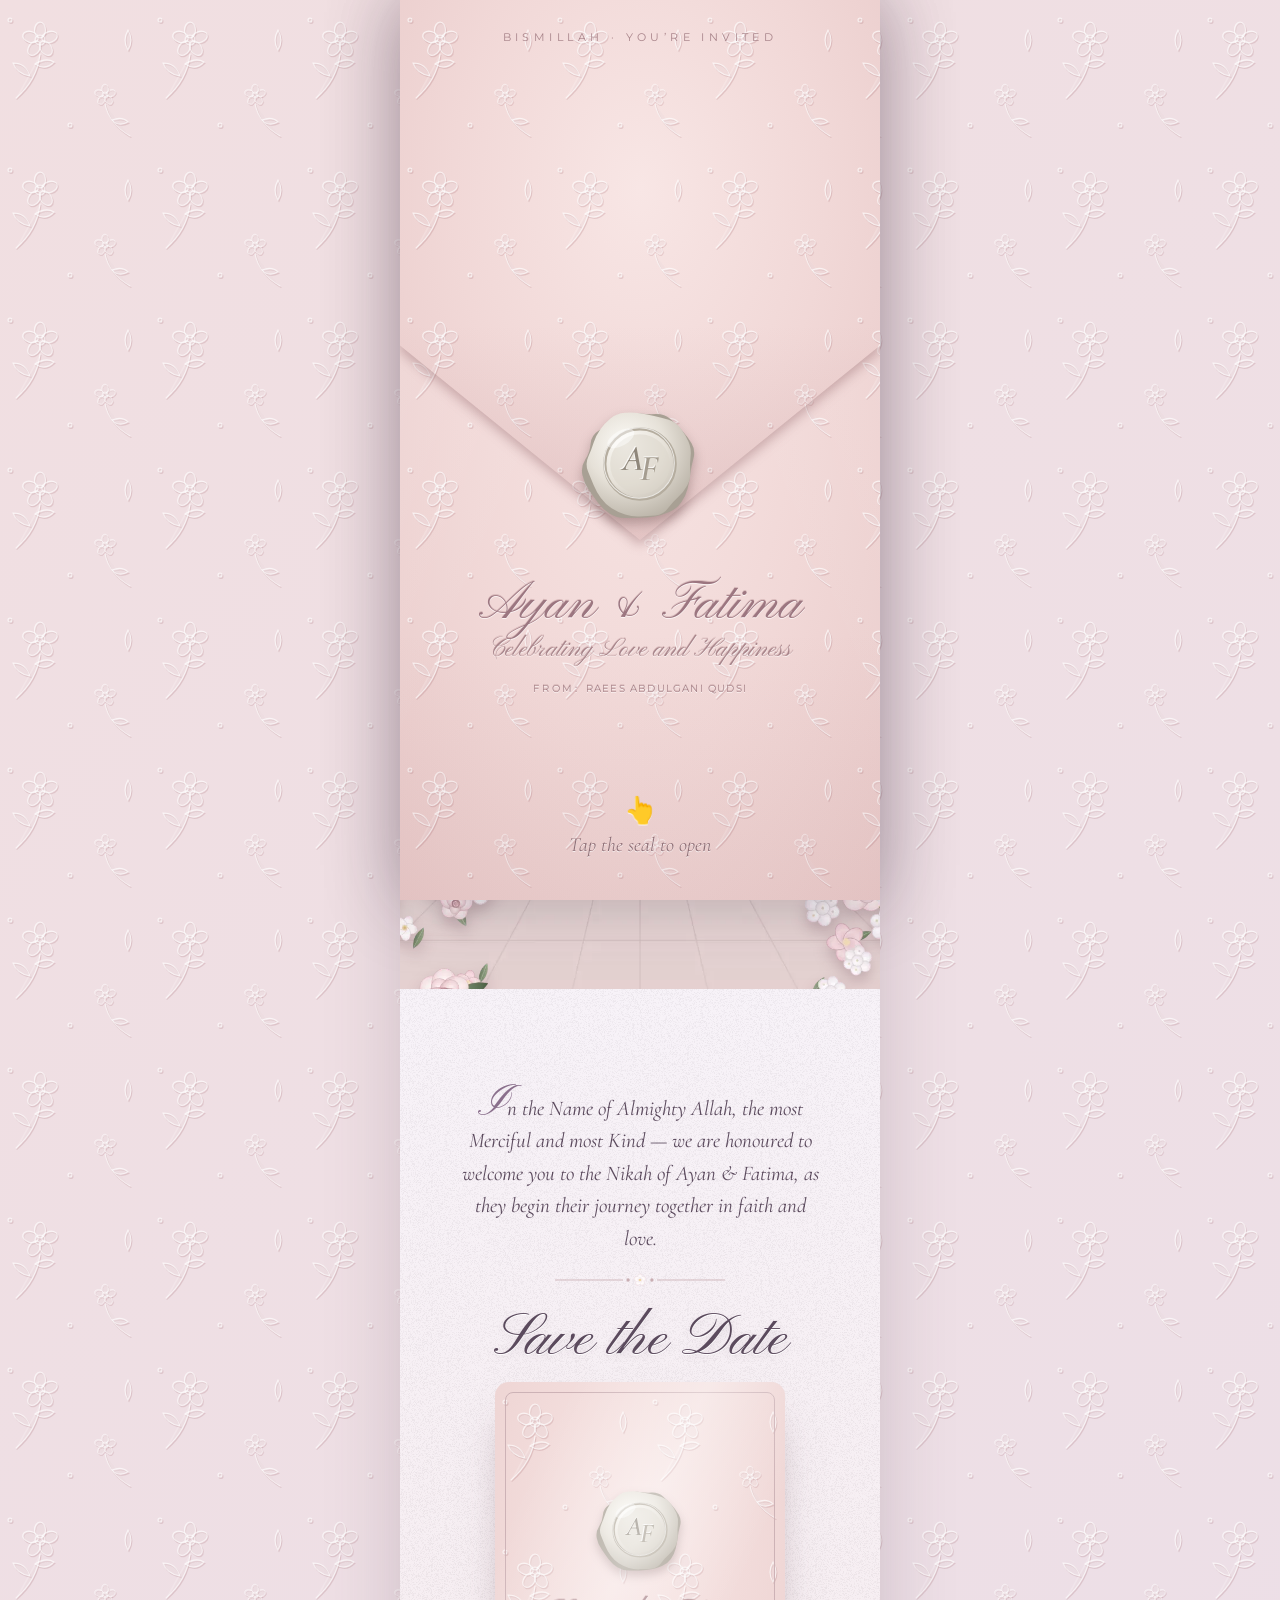
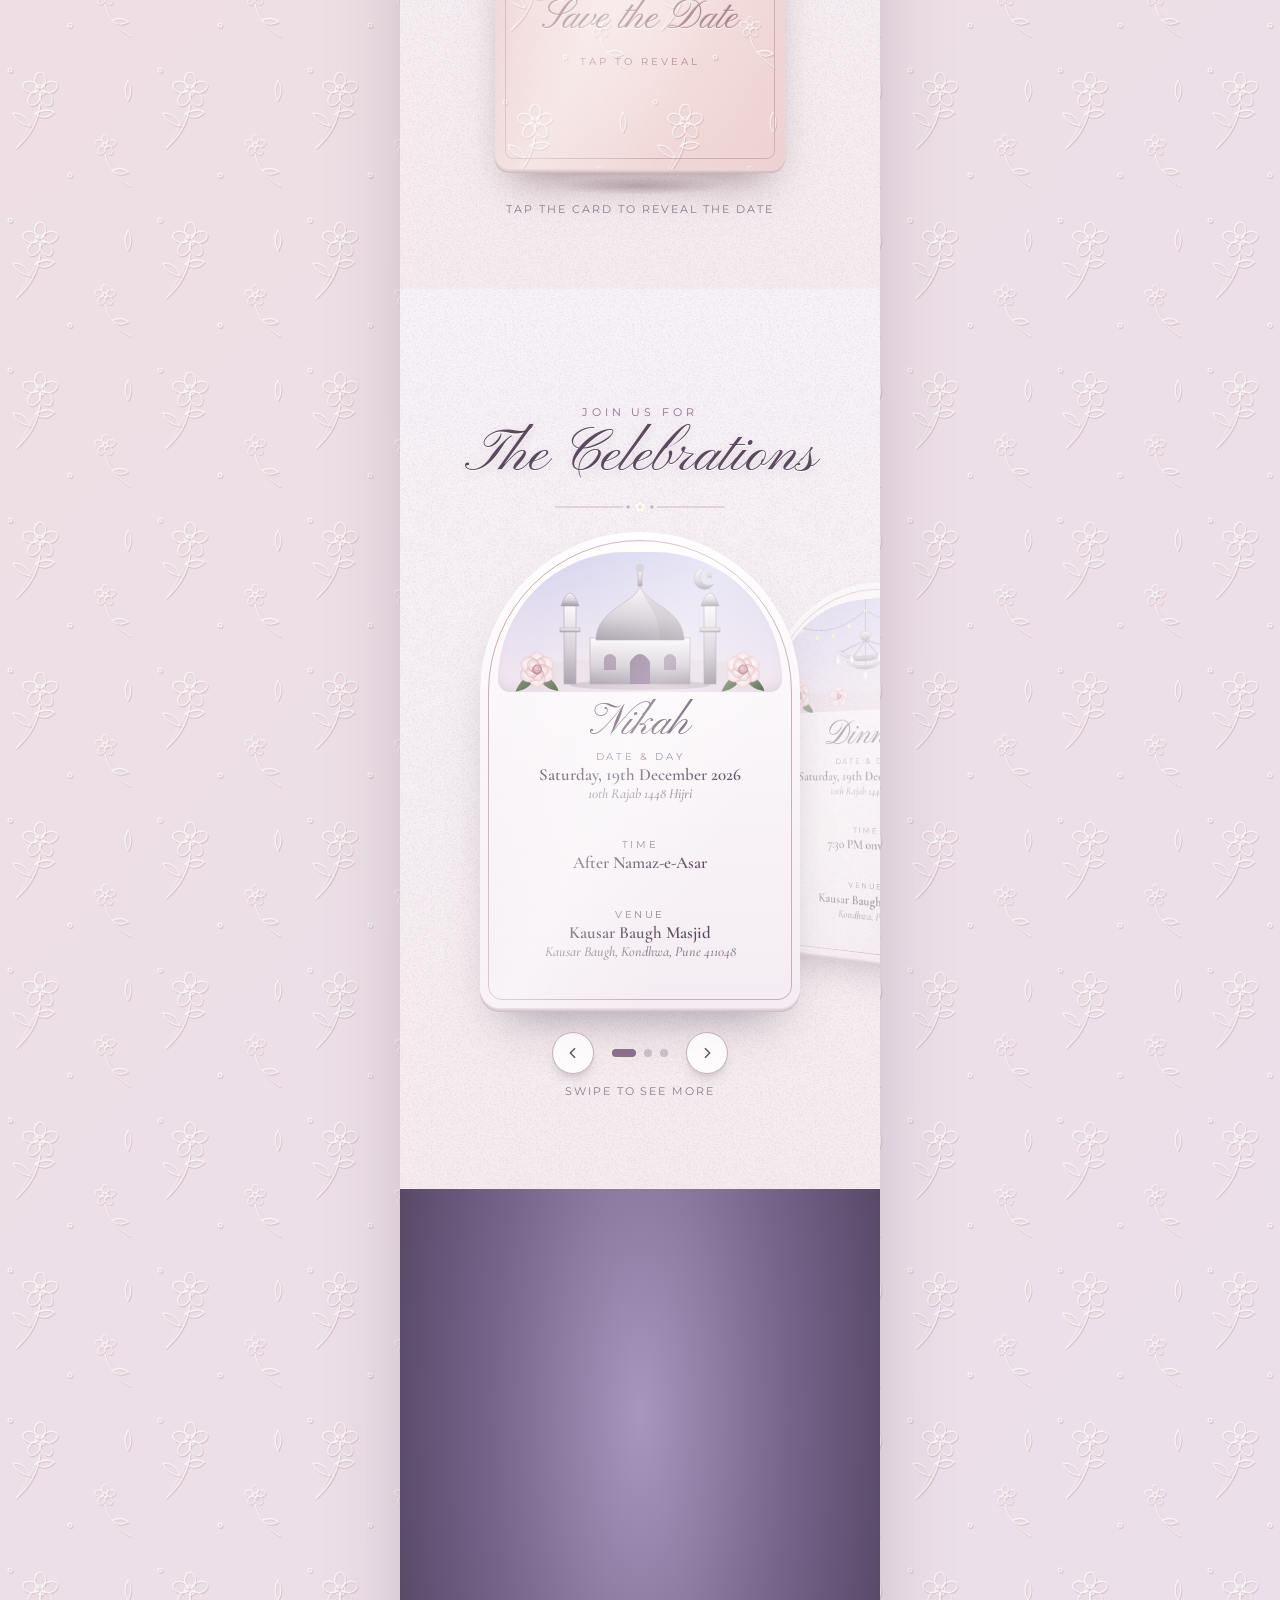
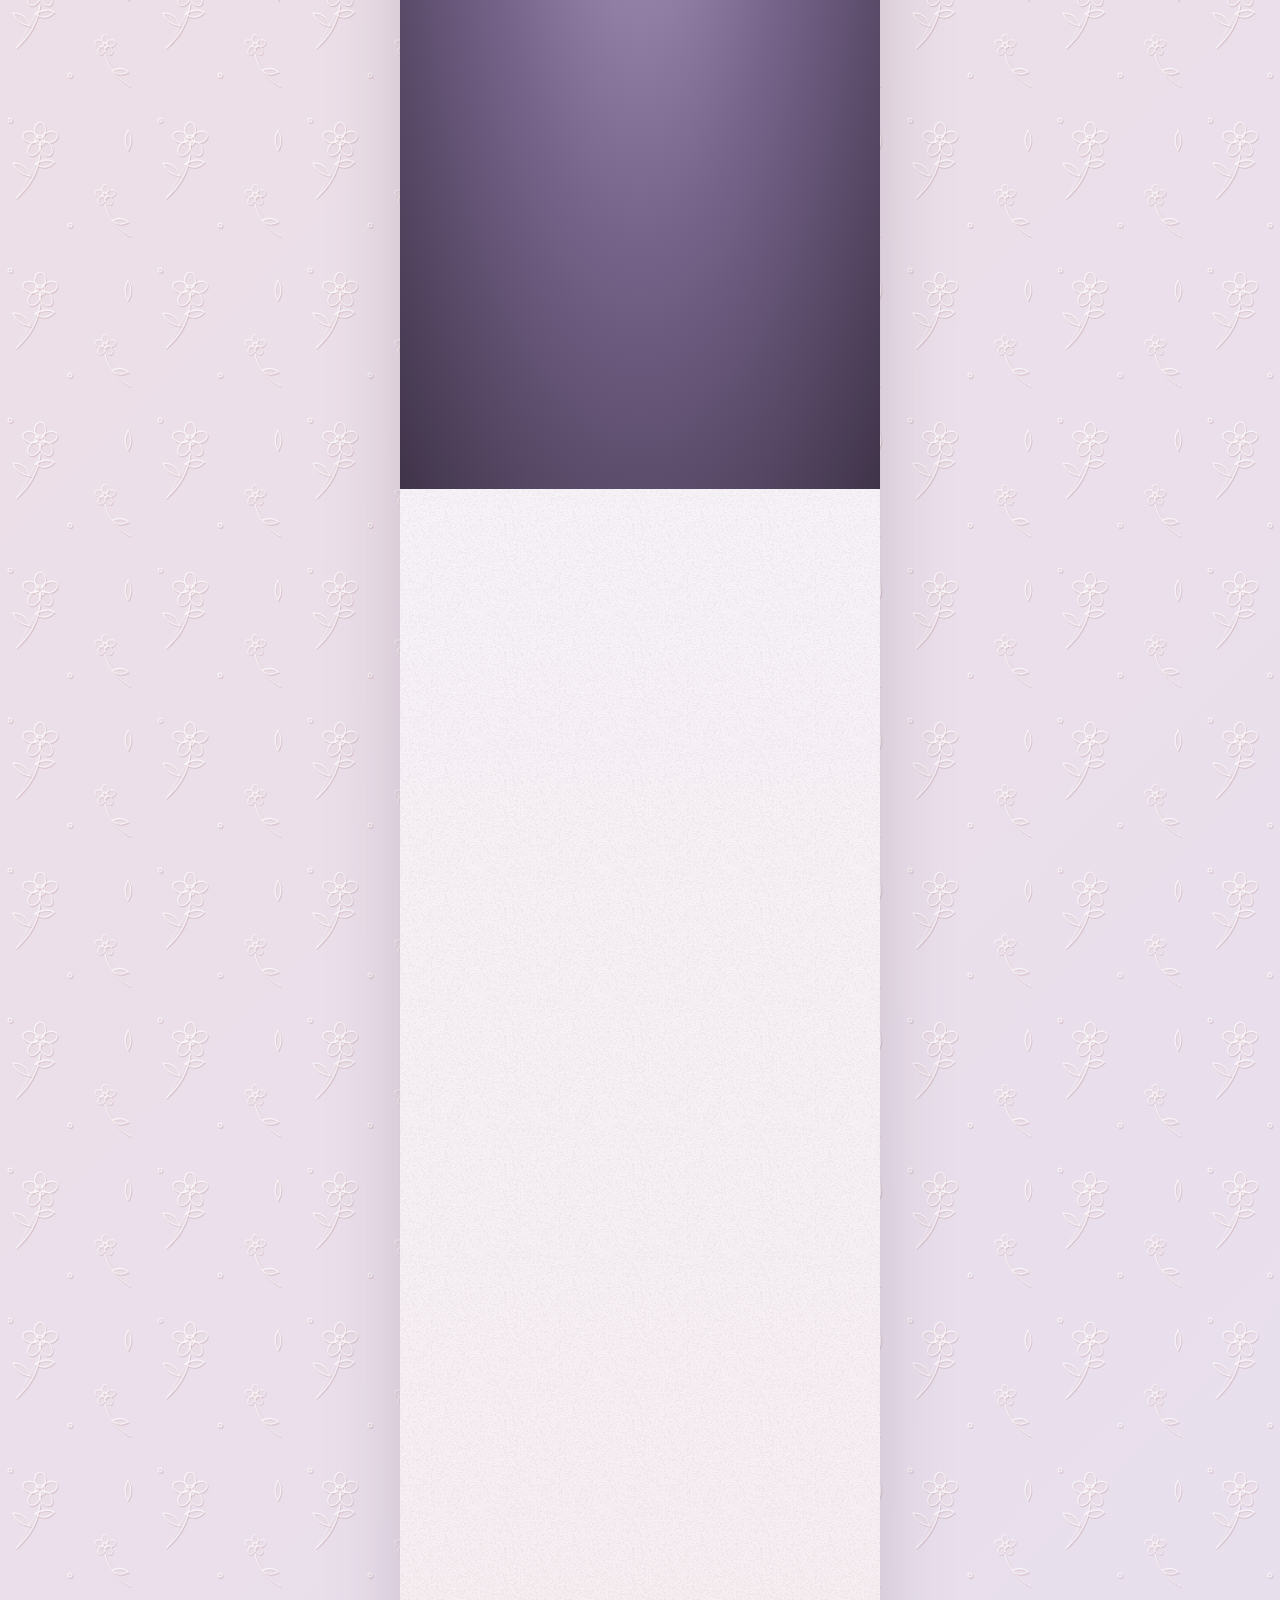
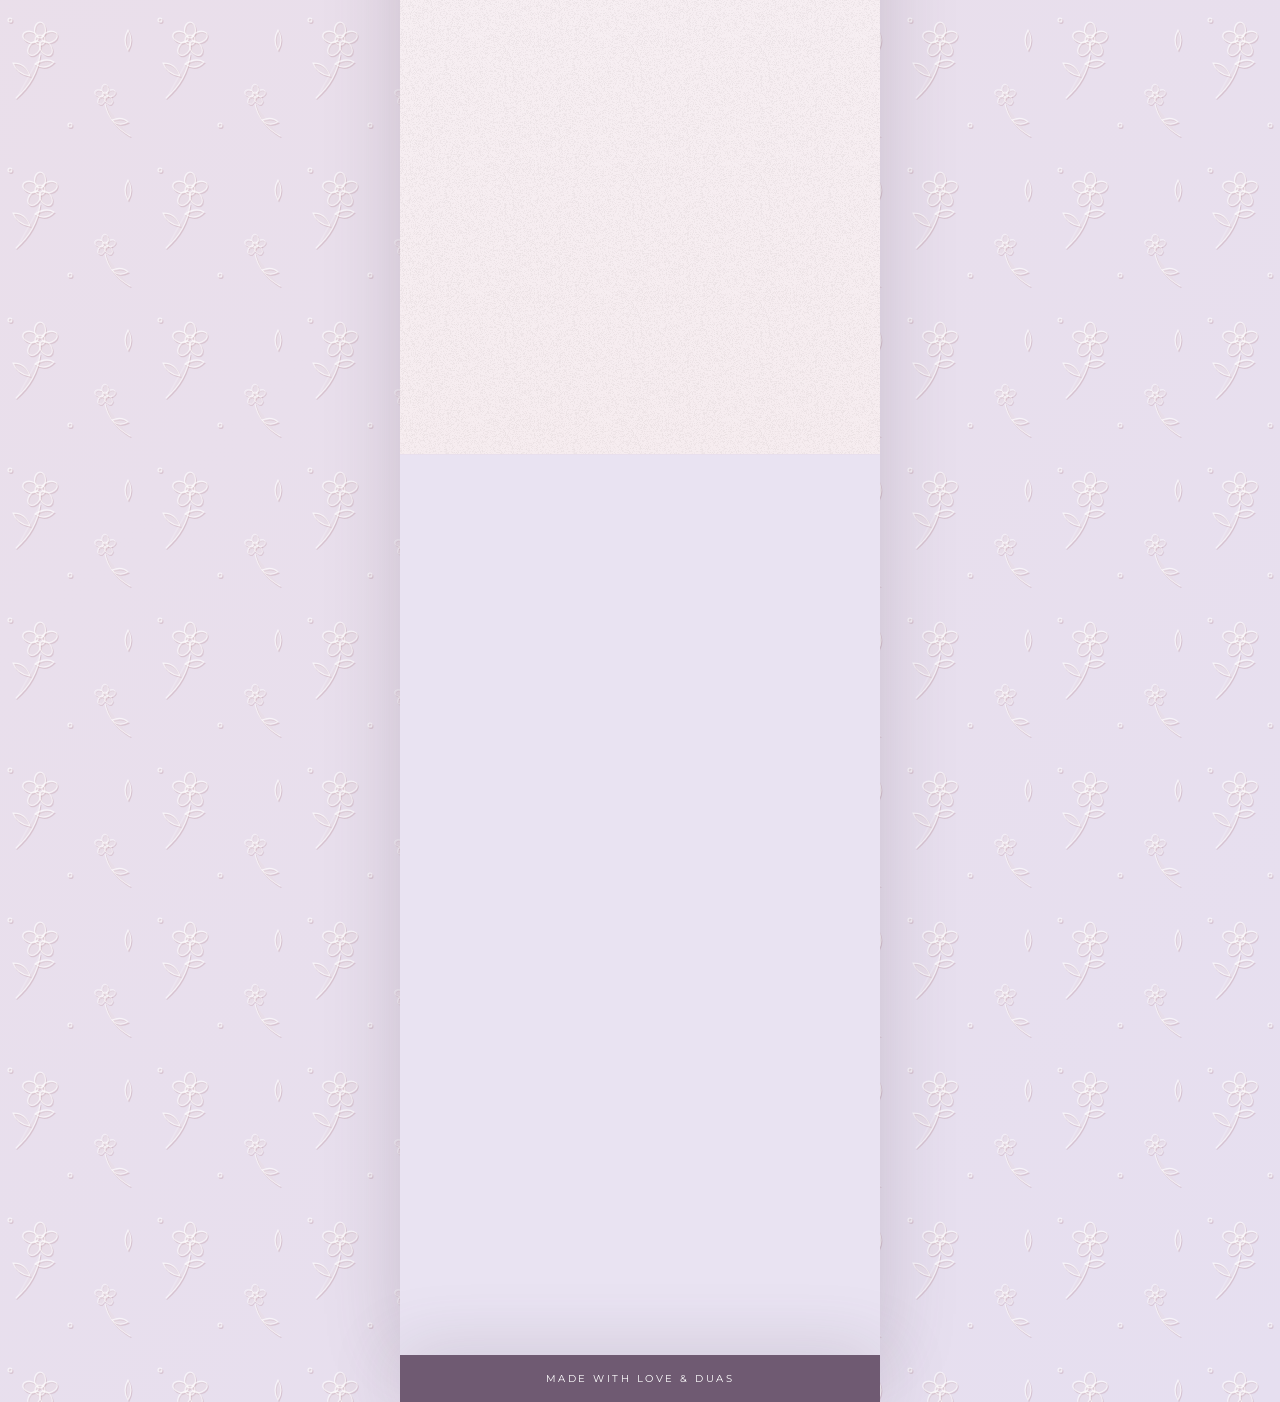
==== commit 25b69c89: "added changes" ====
--- a/index.html
+++ b/index.html
@@ -23,10 +23,11 @@
 <link rel="preload" as="image" href="assets/img/arch-florals.webp" type="image/webp">
 <link rel="preload" as="image" href="assets/img/hero-florals.webp" type="image/webp">
 
-<link rel="stylesheet" href="assets/css/base.css?v=8">
-<link rel="stylesheet" href="assets/css/components.css?v=8">
-<link rel="stylesheet" href="assets/css/intro.css?v=8">
-<link rel="stylesheet" href="assets/css/sections.css?v=8">
+<link rel="stylesheet" href="assets/css/base.css?v=9">
+<link rel="stylesheet" href="assets/css/components.css?v=9">
+<link rel="stylesheet" href="assets/css/intro.css?v=9">
+<link rel="stylesheet" href="assets/css/sections.css?v=9">
+<link rel="stylesheet" href="assets/css/responsive.css?v=9">
 </head>
 <body class="locked">
 
@@ -133,11 +134,10 @@
     <div class="dinner glow"><b>Dinner</b> <span data-bind="events.1.time"></span> · <span data-bind="events.1.venue"></span>, <span data-bind="events.1.address"></span></div>
     <div><a class="song-pill" data-song-pill hidden target="_blank" rel="noopener">♪ Our Song</a></div>
   </div>
-  <div class="scroll-cue"><span>Scroll</span><i></i></div>
 </section>
 
 <!-- ============ SAVE THE DATE ============ -->
-<section class="sec deferred" id="date">
+<section class="sec deferred" id="date" data-hint="Save the Date">
   <div class="motes" data-motes="6"></div>
   <p class="story reveal" data-story></p>
   <svg class="divider reveal d1" style="margin-top:16px"><use href="#divider"/></svg>
@@ -173,7 +173,7 @@
 </section>
 
 <!-- ============ EVENTS ============ -->
-<section class="sec deferred" id="events">
+<section class="sec deferred" id="events" data-hint="The Celebrations">
   <div class="eyebrow reveal">Join us for</div>
   <h2 class="h2 reveal d1">The Celebrations</h2>
   <svg class="divider reveal d1"><use href="#divider"/></svg>
@@ -187,7 +187,7 @@
 </section>
 
 <!-- ============ RECEPTION ============ -->
-<section class="sec deferred" id="reception">
+<section class="sec deferred" id="reception" data-hint="Reception">
   <div class="lights" data-lights></div>
   <div class="rec-fl"><img src="assets/img/reception-florals.webp" alt="" loading="lazy" decoding="async"></div>
   <div id="sparkles"></div>
@@ -203,13 +203,13 @@
       <div class="rec-line rec-hijri" data-bind="events.2.hijri"></div>
       <div class="rec-line" style="margin-top:10px" data-bind="events.2.time"></div>
       <div class="rec-venue" data-bind="events.2.venue"></div>
-      <div class="rec-line" data-bind="events.2.address"></div>
+      <div class="rec-addr" data-bind="events.2.address"></div>
     </div>
   </div>
 </section>
 
 <!-- ============ VENUES ============ -->
-<section class="sec deferred" id="location">
+<section class="sec deferred" id="location" data-hint="Venues &amp; Maps">
   <div class="eyebrow reveal">Find your way</div>
   <h2 class="h2 reveal d1">The Venues</h2>
   <svg class="divider reveal d1"><use href="#divider"/></svg>
@@ -217,7 +217,7 @@
 </section>
 
 <!-- ============ CLOSING ============ -->
-<section class="sec deferred" id="closing">
+<section class="sec deferred" id="closing" data-hint="With Love">
   <div class="bg-layer" data-par="3" data-k=".08"><div class="cover-box at-bottom" data-sky><img src="assets/img/sky.webp" alt="" loading="lazy" decoding="async"></div></div>
   <div class="bg-layer fl-layer" data-par="12"><div class="cover-box at-top"><img src="assets/img/closing-florals.webp" alt="" loading="lazy" decoding="async"></div></div>
   <div class="motes" data-motes="8"></div>
@@ -245,18 +245,19 @@
 </button>
 <div id="toast" role="status" aria-live="polite"></div>
 
-<script src="config.js?v=8" defer></script>
-<script src="assets/js/core.js?v=8" defer></script>
-<script src="assets/js/fx.js?v=8" defer></script>
-<script src="assets/js/motion.js?v=8" defer></script>
-<script src="assets/js/music.js?v=8" defer></script>
-<script src="assets/js/components/ambient.js?v=8" defer></script>
-<script src="assets/js/components/emblems.js?v=8" defer></script>
-<script src="assets/js/components/countdown.js?v=8" defer></script>
-<script src="assets/js/components/carousel.js?v=8" defer></script>
-<script src="assets/js/components/venues.js?v=8" defer></script>
-<script src="assets/js/components/flipcard.js?v=8" defer></script>
-<script src="assets/js/intro.js?v=8" defer></script>
-<script src="assets/js/app.js?v=8" defer></script>
+<script src="config.js?v=9" defer></script>
+<script src="assets/js/core.js?v=9" defer></script>
+<script src="assets/js/fx.js?v=9" defer></script>
+<script src="assets/js/motion.js?v=9" defer></script>
+<script src="assets/js/music.js?v=9" defer></script>
+<script src="assets/js/components/ambient.js?v=9" defer></script>
+<script src="assets/js/components/emblems.js?v=9" defer></script>
+<script src="assets/js/components/countdown.js?v=9" defer></script>
+<script src="assets/js/components/carousel.js?v=9" defer></script>
+<script src="assets/js/components/venues.js?v=9" defer></script>
+<script src="assets/js/components/flipcard.js?v=9" defer></script>
+<script src="assets/js/components/scrollhint.js?v=9" defer></script>
+<script src="assets/js/intro.js?v=9" defer></script>
+<script src="assets/js/app.js?v=9" defer></script>
 </body>
 </html>
--- a/assets/css/intro.css
+++ b/assets/css/intro.css
@@ -1,5 +1,5 @@
 /* ============ opening: envelope → card → ribbon → gates ============ */
-#intro{position:fixed;inset:0;z-index:50;overflow:hidden;background:#d9c2c4;transition:opacity 1.1s ease;outline:none}
+#intro{position:fixed;inset:0;z-index:50;overflow:hidden;container-type:size;background:#d9c2c4;transition:opacity 1.1s ease;outline:none}
 #intro.leave{opacity:0;pointer-events:none}
 .env-stage{position:absolute;inset:0;perspective:2200px;perspective-origin:50% 30%}
 .emboss-bg{background-image:var(--emboss),radial-gradient(ellipse at 50% 35%,#f8e6e5 0%,#f1d8d7 55%,#e9cbca 100%);background-size:150px 150px,100% 100%}
@@ -35,6 +35,8 @@
 /* floral scene inside the card (pictures are pre-rendered — see tools/) */
 .scene-box{position:absolute;left:50%;top:50%;width:max(100vw,50vh);height:max(200vw,100vh);transform:translate(-50%,-50%);transform-origin:50% 57%;transition:transform 1.7s cubic-bezier(.55,0,.35,1)}
 @supports (height:100dvh){.scene-box{width:max(100vw,50dvh);height:max(200vw,100dvh)}}
+/* size the scene to the intro box itself (full screen on phones, the centred card on desktop) */
+@supports (width:1cqw){.scene-box{width:max(100cqw,50cqh);height:max(200cqw,100cqh)}}
 #intro.zoom .scene-box{transform:translate(-50%,-50%) scale(2.6)}
 .layer{position:absolute;inset:0}
 .layer>img{width:100%;height:100%}
--- a/assets/css/responsive.css
+++ b/assets/css/responsive.css
@@ -0,0 +1,76 @@
+/* ============ scroll hint ============ */
+.scroll-hint{position:fixed;left:50%;bottom:calc(18px + env(safe-area-inset-bottom));z-index:49;display:flex;align-items:center;gap:12px;padding:8px 8px 8px 18px;border-radius:999px;
+  background:rgba(255,255,255,.92);color:var(--plum);box-shadow:0 12px 28px -12px rgba(91,74,93,.6),inset 0 0 0 1px rgba(201,174,179,.75);
+  opacity:0;transform:translate(-50%,18px);pointer-events:none;transition:opacity .45s ease,transform .45s cubic-bezier(.2,.8,.2,1);cursor:pointer;max-width:calc(100vw - 32px)}
+.scroll-hint.on{opacity:1;transform:translate(-50%,0);pointer-events:auto}
+.sh-txt{display:flex;flex-direction:column;align-items:flex-start;line-height:1.2;text-align:left;white-space:nowrap}
+.sh-txt b{font-size:10.5px;letter-spacing:.2em;text-transform:uppercase;font-weight:600}
+.sh-txt small{font-family:'Cormorant Garamond',serif;font-style:italic;font-size:14px;color:var(--mauve);overflow:hidden;text-overflow:ellipsis;max-width:200px}
+.sh-txt small:empty{display:none}
+.sh-arrow{position:relative;flex:none;width:34px;height:34px;border-radius:50%;background:linear-gradient(180deg,#9c829e,#6f5a72);box-shadow:inset 0 1px 0 rgba(255,255,255,.3)}
+.sh-arrow i{position:absolute;left:50%;width:8px;height:8px;margin-left:-4px;border-right:2px solid #fff;border-bottom:2px solid #fff;animation:shDown 1.5s ease-in-out infinite}
+.sh-arrow i:first-child{top:8px}
+.sh-arrow i:last-child{top:14px;animation-delay:.18s}
+.scroll-hint:not(.on) i{animation-play-state:paused}
+@keyframes shDown{0%{opacity:0;transform:translateY(-4px) rotate(45deg)}50%{opacity:1}100%{opacity:0;transform:translateY(5px) rotate(45deg)}}
+
+/* ============ music button: top-right, out of the way of content and the hint ============ */
+#musicBtn{top:calc(12px + env(safe-area-inset-top));bottom:auto;right:12px;width:42px;height:42px}
+#musicBtn svg{width:18px;height:18px}
+
+/* ============ reception address as an elegant line, not spaced capitals ============ */
+.rec-addr{font-family:'Cormorant Garamond',serif;font-style:italic;font-size:17px;line-height:1.35;color:#efe6f4;margin-top:4px}
+
+/* ============ small phones (iPhone SE / compact Android) ============ */
+@media (max-width:360px){
+  .sec{padding-left:16px;padding-right:16px}
+  .h2{font-size:42px}
+  .story{font-size:18px}
+  .calli{font-size:36px}
+  .names{font-size:38px}
+  .names .parents{font-size:13.5px}
+  #invite .req{font-size:9.5px;letter-spacing:.16em}
+  .memory b{font-size:16.5px}
+  .dateblock{gap:10px}
+  .dateblock .num{font-size:50px}
+  .dateblock .side{font-size:12px;letter-spacing:.24em}
+  .venue{font-size:30px}
+  .dinner{font-size:15px}
+  .countdown{gap:6px}
+  .cd b{font-size:24px}
+  .ev-card{padding:16px 14px}
+  .ev-name{font-size:38px}
+  .rec-box{padding:44px 16px 32px}
+  .rec-title{font-size:48px}
+  .rec-big{font-size:64px}
+  .loc-card{padding:14px}
+  .loc-name{font-size:24px}
+  .loc-btns .btn{font-size:9.5px;letter-spacing:.06em;gap:6px;padding:11px 6px}
+  .closing-title{font-size:24px}
+  .couple-sign{font-size:34px}
+  .sh-txt small{max-width:150px}
+}
+
+/* ============ short screens: keep the envelope text clear of the tap hint ============ */
+@media (max-height:680px){
+  .env-text{top:61%}
+  .env-names{font-size:36px}
+  .env-tag{font-size:19px}
+  .env-from{margin-top:8px}
+  .hint{bottom:calc(14px + env(safe-area-inset-bottom));font-size:17px}
+  .hint .fing{font-size:20px}
+  .flap-wrap .wax{width:min(26vw,104px);height:min(26vw,104px)}
+  .intro-top{top:calc(14px + env(safe-area-inset-top))}
+  #invite{padding-top:9vh}
+}
+
+/* ============ tablets & desktops: show the invitation as a centred phone-width card ============ */
+@media (min-width:700px){
+  body{background:var(--emboss),linear-gradient(135deg,#f1dfe1 0%,#e6dff0 100%);background-size:150px 150px,100% 100%}
+  #site,footer{position:relative;max-width:480px;margin:0 auto;box-shadow:0 0 70px rgba(91,74,93,.22)}
+  #site{overflow:hidden}
+  #intro{left:calc(50% - 240px);right:auto;width:480px;box-shadow:0 0 70px rgba(40,20,40,.3)}
+  #musicBtn{right:calc(50% - 240px + 12px)}
+  #progress{left:calc(50% - 240px);width:480px}
+  .sec{min-height:min(100vh,940px)}
+}
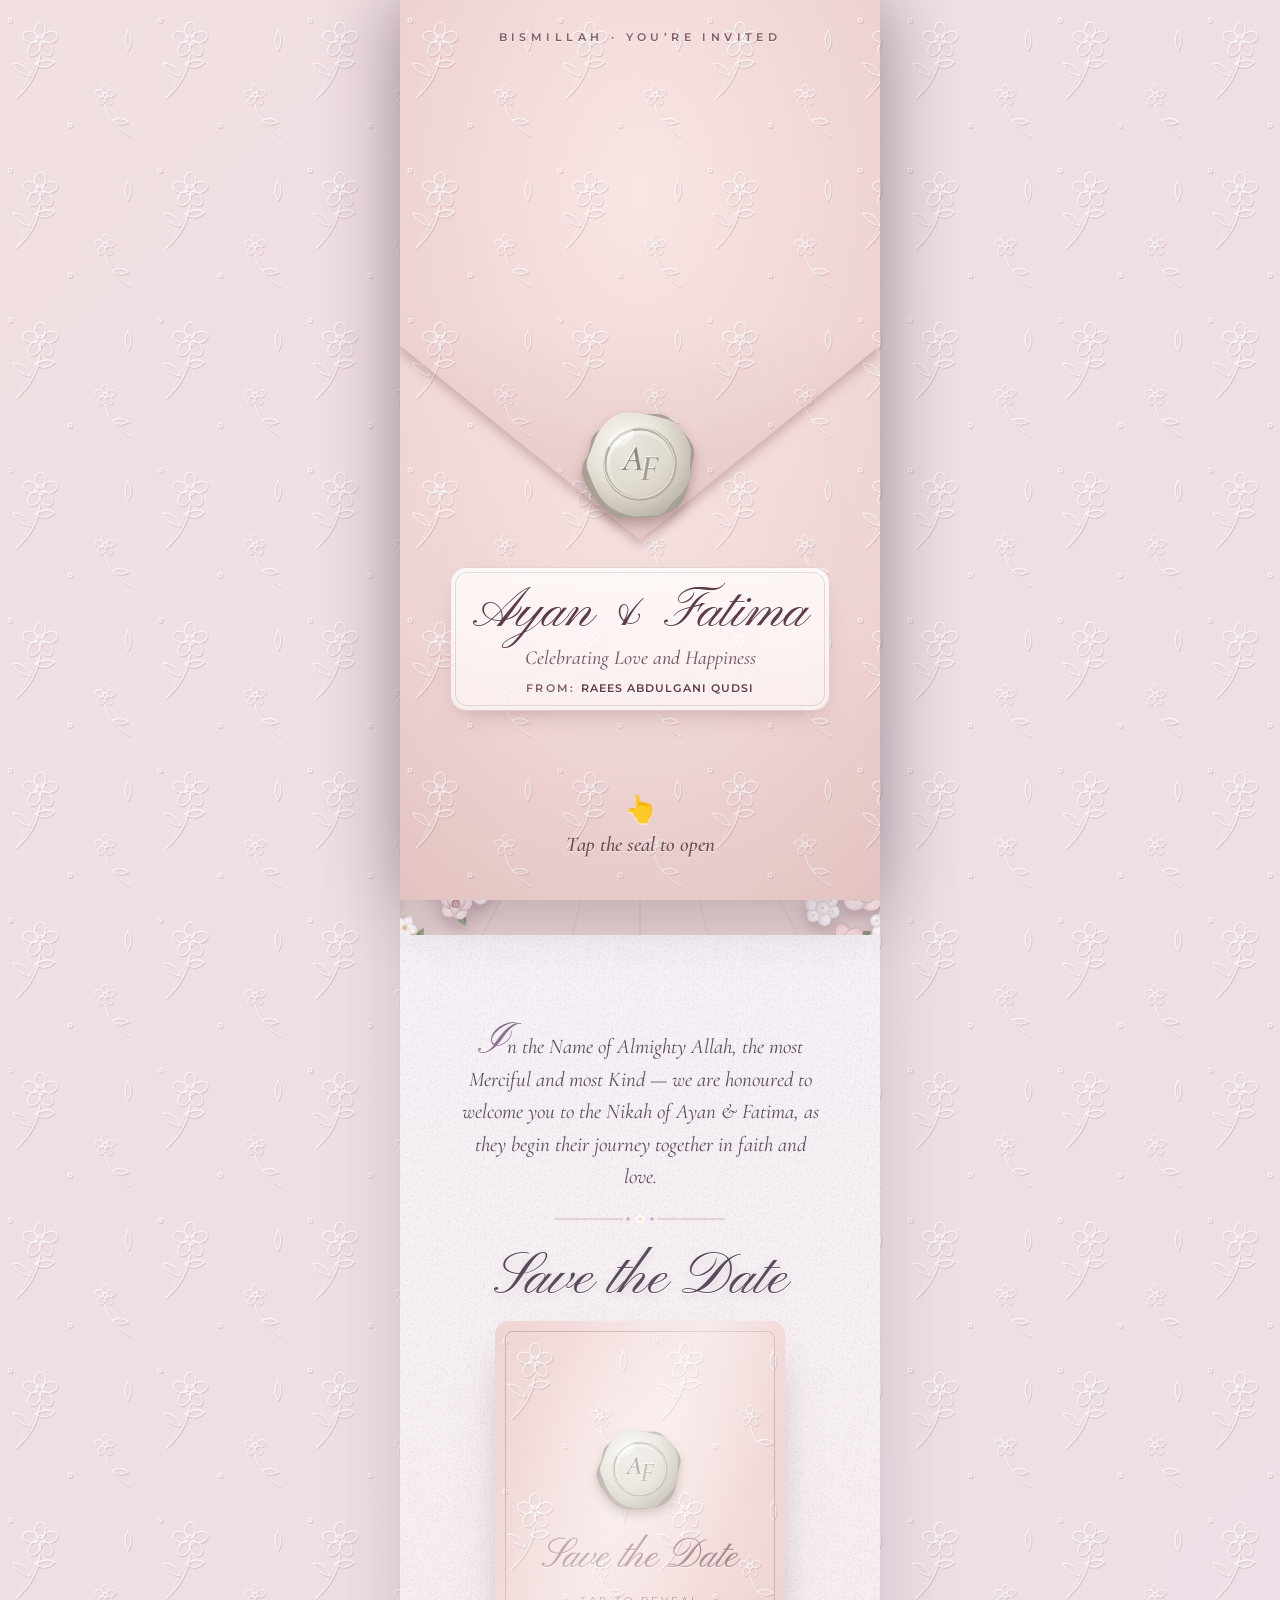
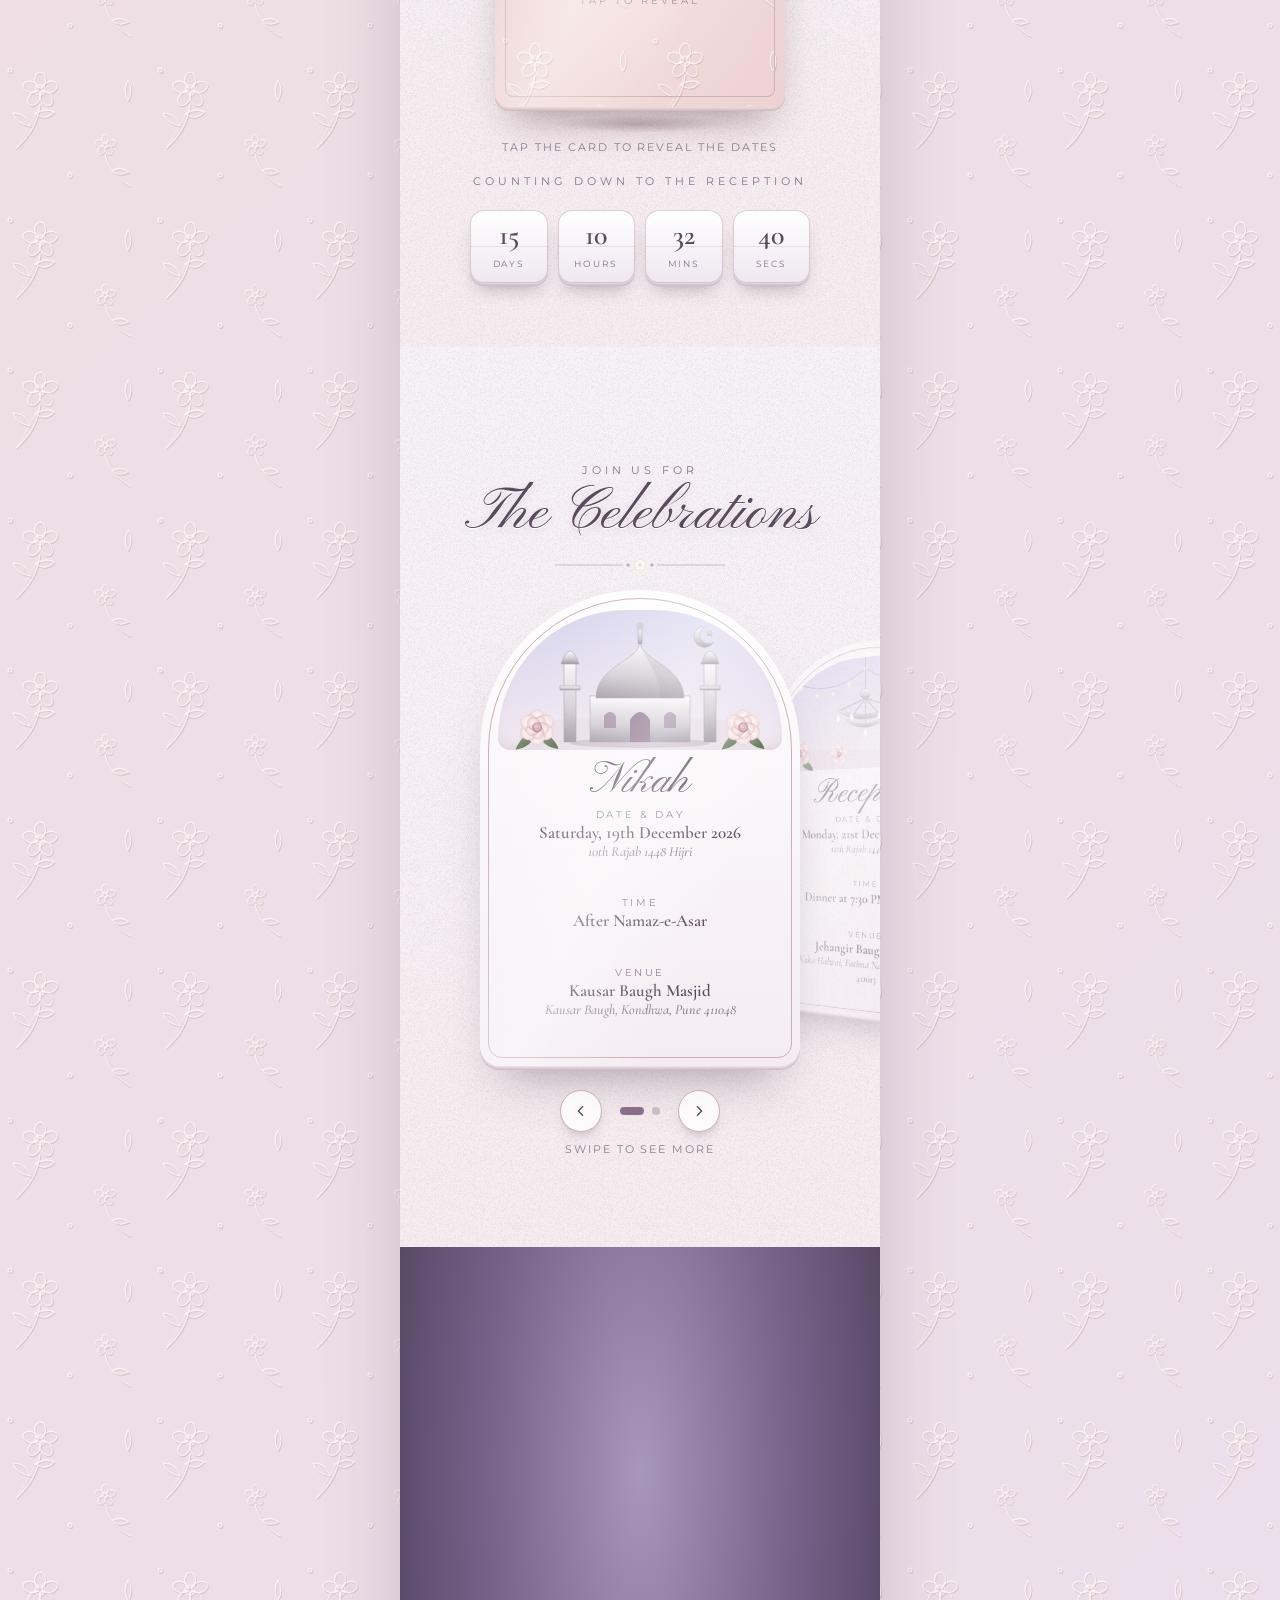
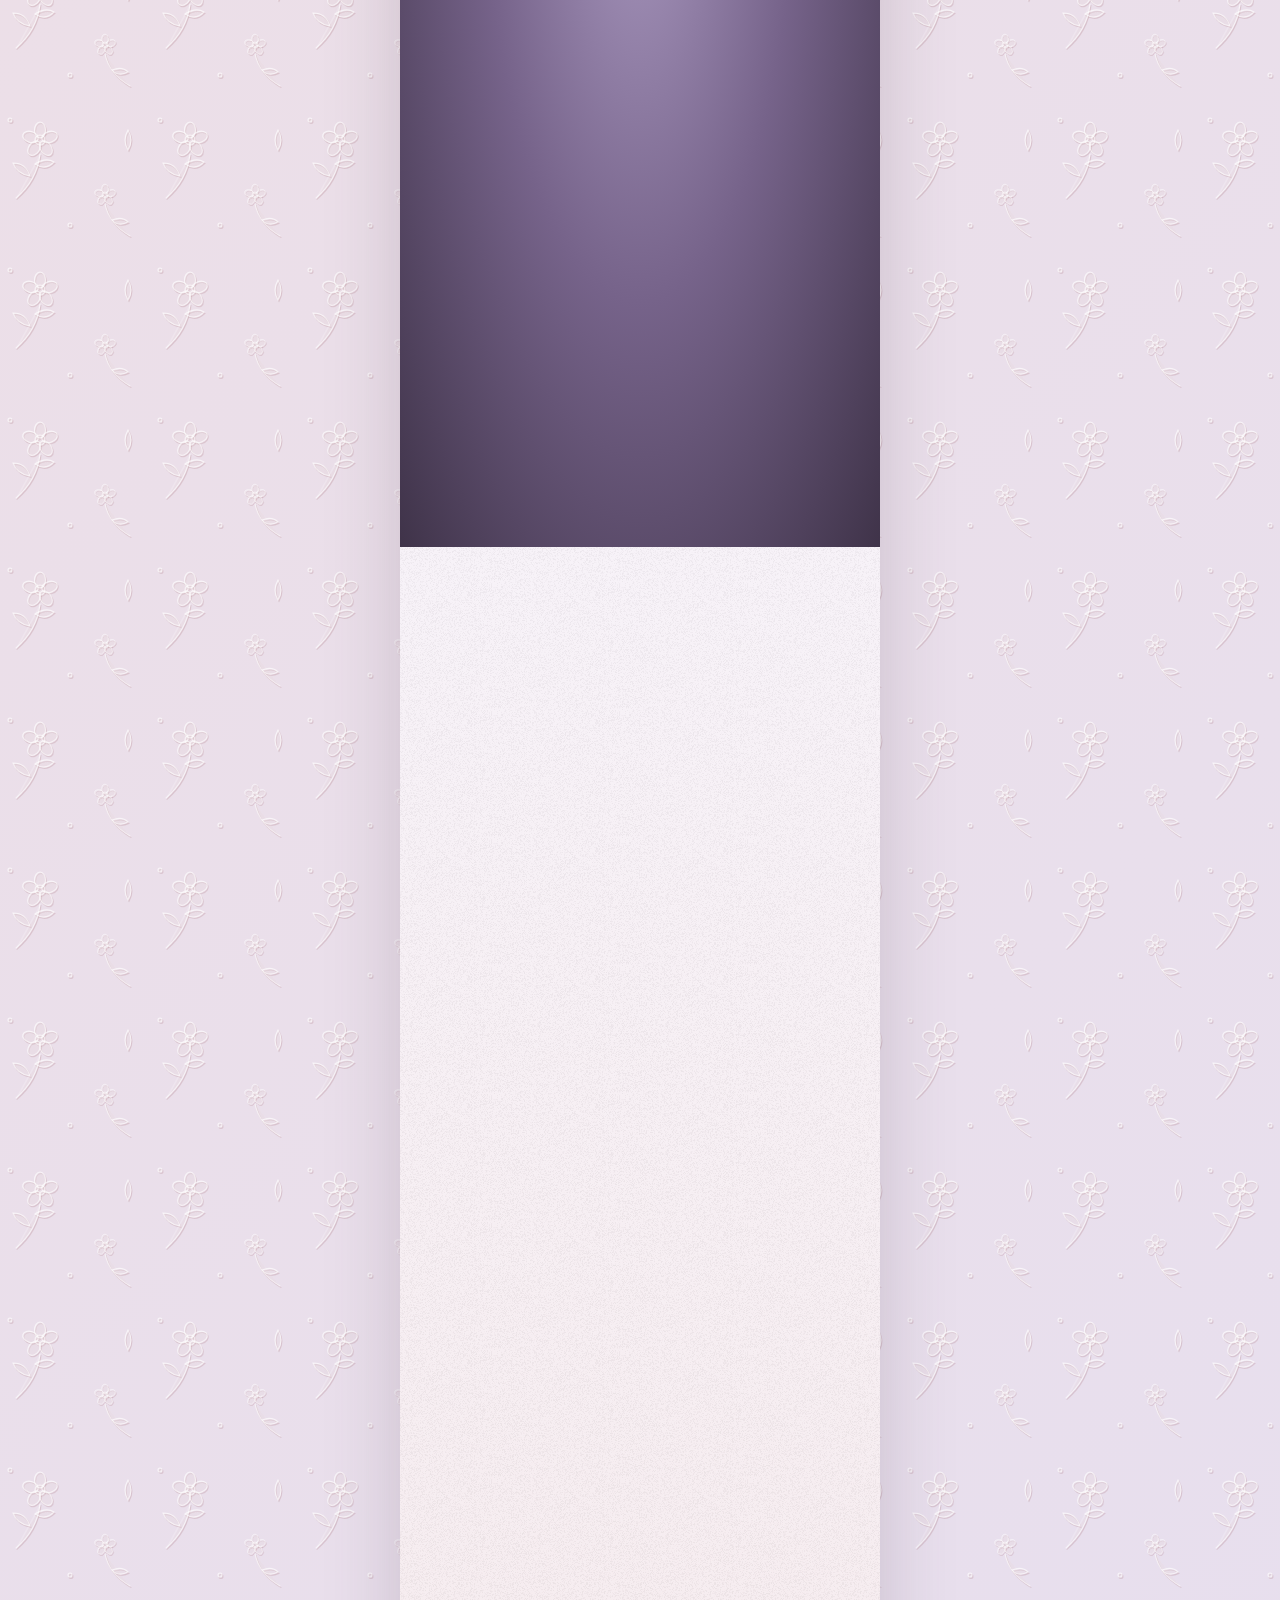
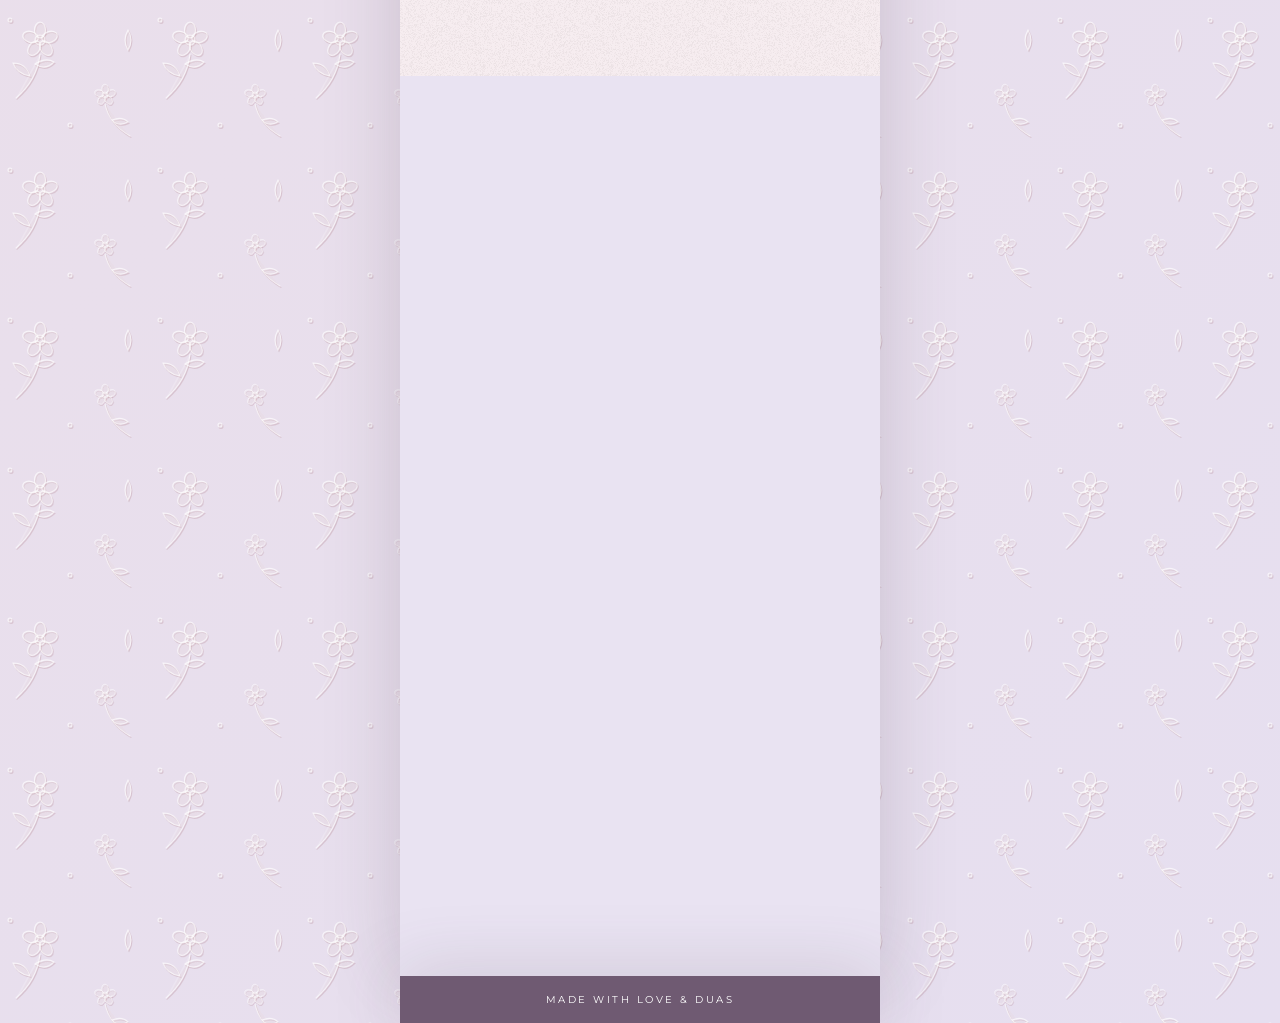
==== commit 69b79870: "changes fixed" ====
--- a/index.html
+++ b/index.html
@@ -23,11 +23,11 @@
 <link rel="preload" as="image" href="assets/img/arch-florals.webp" type="image/webp">
 <link rel="preload" as="image" href="assets/img/hero-florals.webp" type="image/webp">
 
-<link rel="stylesheet" href="assets/css/base.css?v=9">
-<link rel="stylesheet" href="assets/css/components.css?v=9">
-<link rel="stylesheet" href="assets/css/intro.css?v=9">
-<link rel="stylesheet" href="assets/css/sections.css?v=9">
-<link rel="stylesheet" href="assets/css/responsive.css?v=9">
+<link rel="stylesheet" href="assets/css/base.css?v=15">
+<link rel="stylesheet" href="assets/css/components.css?v=15">
+<link rel="stylesheet" href="assets/css/intro.css?v=15">
+<link rel="stylesheet" href="assets/css/sections.css?v=15">
+<link rel="stylesheet" href="assets/css/responsive.css?v=15">
 </head>
 <body class="locked">
 
@@ -126,17 +126,16 @@
       <span class="nm b" data-bind="bride.name"></span>
       <span class="parents" data-bind="bride.parents"></span>
     </div>
-    <div class="ev-label glow">Nikah</div>
-    <div class="dateblock glow"><div class="side" data-dp="0.mon"></div><div class="num" data-dp="0.day"></div><div class="side" data-dp="0.year"></div></div>
-    <div class="dayname glow"><span data-bind="events.0.day"></span> · <span data-bind="events.0.hijri"></span></div>
-    <div class="when glow" data-bind="events.0.time"></div>
-    <div class="venue glow" data-bind="events.0.venue"></div>
-    <div class="dinner glow"><b>Dinner</b> <span data-bind="events.1.time"></span> · <span data-bind="events.1.venue"></span>, <span data-bind="events.1.address"></span></div>
+    <div class="ev-label glow">Reception</div>
+    <div class="dateblock glow"><div class="side" data-dp="1.mon"></div><div class="num" data-dp="1.day"></div><div class="side" data-dp="1.year"></div></div>
+    <div class="dayname glow"><span data-bind="events.1.day"></span> · <span data-bind="events.1.hijri"></span></div>
+    <div class="when glow" data-bind="events.1.time"></div>
+    <div class="venue glow" data-bind="events.1.venue"></div>
     <div><a class="song-pill" data-song-pill hidden target="_blank" rel="noopener">♪ Our Song</a></div>
   </div>
 </section>
 
-<!-- ============ SAVE THE DATE ============ -->
+<!-- ============ SAVE THE DATE (flip card + always-visible countdown) ============ -->
 <section class="sec deferred" id="date" data-hint="Save the Date">
   <div class="motes" data-motes="6"></div>
   <p class="story reveal" data-story></p>
@@ -144,25 +143,25 @@
   <h2 class="h2 reveal d1">Save the Date</h2>
   <div class="flip-wrap reveal d2">
     <div class="flip-float"><div class="flip-tilt" data-tilt="10">
-      <div class="flip-card" id="flipCard" role="button" tabindex="0" aria-label="Tap to reveal the Nikah date" data-glare>
+      <div class="flip-card" id="flipCard" role="button" tabindex="0" aria-label="Tap to reveal the dates" data-glare>
         <div class="fc front"><div class="wax" data-wax></div><div class="t">Save the Date</div><div class="s">Tap to reveal</div></div>
         <div class="fc back">
           <div class="arabic bism2">بِسْمِ ٱللَّٰهِ</div>
-          <div class="eyebrow" style="margin-top:6px">The Nikah of</div>
-          <div class="names" style="font-size:30px;margin-top:2px" data-couple></div>
-          <div class="dateblock"><div class="side" data-dp="0.mon"></div><div class="num" data-dp="0.day"></div><div class="side" data-dp="0.year"></div></div>
-          <div class="dayname" data-bind="events.0.day"></div>
-          <div class="hj" data-bind="events.0.hijri"></div>
-          <div class="tm" data-bind="events.0.time"></div>
-          <div class="vn" data-bind="events.0.venue"></div>
+          <div class="names fc-names" data-couple></div>
+          <div class="fc-ev">Reception</div>
+          <div class="dateblock"><div class="side" data-dp="1.mon"></div><div class="num" data-dp="1.day"></div><div class="side" data-dp="1.year"></div></div>
+          <div class="dayname" data-bind="events.1.day"></div>
+          <div class="hj" data-bind="events.1.hijri"></div>
+          <div class="tm" data-bind="events.1.time"></div>
+          <div class="vn" data-bind="events.1.venue"></div>
         </div>
       </div>
     </div></div>
     <div class="flip-shadow"></div>
   </div>
-  <p class="note-tap" id="flipNote">Tap the card to reveal the date</p>
-  <div class="after" id="after">
-    <div class="eyebrow" style="margin-top:18px">Counting down to the Nikah</div>
+  <p class="note-tap" id="flipNote">Tap the card to reveal the dates</p>
+  <div class="cd-wrap reveal d2">
+    <div class="eyebrow" data-bind="countdownLabel"></div>
     <div class="countdown" data-countdown>
       <div class="cd"><b data-cd="d">00</b><span>Days</span></div>
       <div class="cd"><b data-cd="h">00</b><span>Hours</span></div>
@@ -185,9 +184,8 @@
   </div>
   <div class="swipe-note">Swipe to see more</div>
 </section>
-
-<!-- ============ RECEPTION ============ -->
-<section class="sec deferred" id="reception" data-hint="Reception">
+<!-- ============ NIKAH (purple card) ============ -->
+<section class="sec deferred" id="reception" data-hint="Nikah">
   <div class="lights" data-lights></div>
   <div class="rec-fl"><img src="assets/img/reception-florals.webp" alt="" loading="lazy" decoding="async"></div>
   <div id="sparkles"></div>
@@ -196,14 +194,14 @@
     <div class="rec-box" data-tilt="8">
       <div class="calli rec-ar" lang="ar">هَٰذَا مِن فَضْلِ رَبِّي</div>
       <div class="rec-name">In the Name of Almighty Allah,<br>the most Merciful and most Kind.</div>
-      <div class="rec-title silver-text">Reception</div>
-      <div class="rec-day" data-bind="events.2.day"></div>
-      <div class="rec-big" data-dp="2.day"></div>
-      <div class="rec-line"><span data-dp="2.monLong"></span> <span data-dp="2.year"></span></div>
-      <div class="rec-line rec-hijri" data-bind="events.2.hijri"></div>
-      <div class="rec-line" style="margin-top:10px" data-bind="events.2.time"></div>
-      <div class="rec-venue" data-bind="events.2.venue"></div>
-      <div class="rec-addr" data-bind="events.2.address"></div>
+      <div class="rec-title silver-text">Nikah</div>
+      <div class="rec-day" data-bind="events.0.day"></div>
+      <div class="rec-big" data-dp="0.day"></div>
+      <div class="rec-line"><span data-dp="0.monLong"></span> <span data-dp="0.year"></span></div>
+      <div class="rec-line rec-hijri" data-bind="events.0.hijri"></div>
+      <div class="rec-line" style="margin-top:10px" data-bind="events.0.time"></div>
+      <div class="rec-venue" data-bind="events.0.venue"></div>
+      <div class="rec-addr" data-bind="events.0.address"></div>
     </div>
   </div>
 </section>
@@ -245,19 +243,19 @@
 </button>
 <div id="toast" role="status" aria-live="polite"></div>
 
-<script src="config.js?v=9" defer></script>
-<script src="assets/js/core.js?v=9" defer></script>
-<script src="assets/js/fx.js?v=9" defer></script>
-<script src="assets/js/motion.js?v=9" defer></script>
-<script src="assets/js/music.js?v=9" defer></script>
-<script src="assets/js/components/ambient.js?v=9" defer></script>
-<script src="assets/js/components/emblems.js?v=9" defer></script>
-<script src="assets/js/components/countdown.js?v=9" defer></script>
-<script src="assets/js/components/carousel.js?v=9" defer></script>
-<script src="assets/js/components/venues.js?v=9" defer></script>
-<script src="assets/js/components/flipcard.js?v=9" defer></script>
-<script src="assets/js/components/scrollhint.js?v=9" defer></script>
-<script src="assets/js/intro.js?v=9" defer></script>
-<script src="assets/js/app.js?v=9" defer></script>
+<script src="config.js?v=15" defer></script>
+<script src="assets/js/core.js?v=15" defer></script>
+<script src="assets/js/fx.js?v=15" defer></script>
+<script src="assets/js/motion.js?v=15" defer></script>
+<script src="assets/js/music.js?v=15" defer></script>
+<script src="assets/js/components/ambient.js?v=15" defer></script>
+<script src="assets/js/components/emblems.js?v=15" defer></script>
+<script src="assets/js/components/countdown.js?v=15" defer></script>
+<script src="assets/js/components/carousel.js?v=15" defer></script>
+<script src="assets/js/components/venues.js?v=15" defer></script>
+<script src="assets/js/components/flipcard.js?v=15" defer></script>
+<script src="assets/js/components/scrollhint.js?v=15" defer></script>
+<script src="assets/js/intro.js?v=15" defer></script>
+<script src="assets/js/app.js?v=15" defer></script>
 </body>
 </html>
--- a/assets/css/components.css
+++ b/assets/css/components.css
@@ -138,4 +138,16 @@
 .map.live{height:230px;cursor:default}
 .map iframe{display:block;width:100%;height:100%;border:0}
 button.map-tip{font:inherit;font-size:9.5px;cursor:pointer;border:0}
-.loc-open{display:inline-block;margin-top:12px;font-size:10px;letter-spacing:.16em;text-transform:uppercase;color:var(--mauve);text-decoration:none;position:relative}+.loc-open{display:inline-block;margin-top:12px;font-size:10px;letter-spacing:.16em;text-transform:uppercase;color:var(--mauve);text-decoration:none;position:relative}
+/* flip card back: Reception first, Nikah below */
+.fc.back{padding:20px 18px;justify-content:center}
+.fc.back .fc-names{font-size:28px;margin-top:0}
+.fc-ev{margin-top:8px;font-size:10.5px;letter-spacing:.42em;text-transform:uppercase;color:var(--mauve)}
+.fc.back .dateblock{margin-top:6px;gap:10px}
+.fc.back .dateblock .num{font-size:46px}
+.fc.back .dateblock .side{font-size:11.5px}
+.fc.back .tm{font-size:17px;margin-top:6px}
+.fc-nikah{margin-top:12px;padding-top:10px;border-top:1px solid rgba(201,174,179,.7);width:88%;font-family:'Cormorant Garamond',serif;font-size:14.5px;line-height:1.35;color:var(--ink)}
+.fc-nikah b{display:block;font-family:'Montserrat',sans-serif;font-weight:600;font-size:9.5px;letter-spacing:.38em;text-transform:uppercase;color:var(--mauve);margin-bottom:2px}
+/* countdown sits below the card and is always shown */
+.cd-wrap{position:relative;z-index:2;display:flex;flex-direction:column;align-items:center;margin-top:18px}
--- a/assets/css/intro.css
+++ b/assets/css/intro.css
@@ -10,14 +10,17 @@
 .pocket{position:absolute;inset:0;z-index:3;transition:transform 1.5s cubic-bezier(.6,0,.3,1);filter:drop-shadow(0 -3px 4px rgba(120,70,75,.25))}
 .pocket-in{position:absolute;inset:0;clip-path:polygon(0 36%,50% 58%,100% 36%,100% 100%,0 100%)}
 .pocket-in::before{content:"";position:absolute;inset:0;background:linear-gradient(115deg,rgba(255,255,255,.18),transparent 40%),linear-gradient(245deg,rgba(255,255,255,.12),transparent 40%),linear-gradient(0deg,rgba(150,90,95,.08),transparent 30%)}
-.env-text{position:absolute;left:0;right:0;top:64%;text-align:center;color:#a8848a;text-shadow:0 1px 0 rgba(255,255,255,.7),0 -1px 0 rgba(140,90,95,.25)}
-.env-to{font-family:'Cormorant Garamond',serif;font-style:italic;font-size:19px;margin-bottom:6px}
-.env-to span{font-style:normal;font-weight:600;color:#946f77}
-.env-names{font-family:'Pinyon Script',cursive;font-size:clamp(40px,11.5vw,54px);line-height:1.1;color:#9c7680}
-.env-tag{font-family:'Pinyon Script',cursive;font-size:clamp(20px,5.6vw,26px);line-height:1.2}
-.env-from{margin-top:14px;font-size:10px;letter-spacing:.28em;text-transform:uppercase}
-.env-from span{letter-spacing:.12em}
-.flap-wrap{position:absolute;left:0;right:0;top:0;height:60%;z-index:4;transform-origin:50% 0;transform-style:preserve-3d;transition:transform 1.3s cubic-bezier(.45,.05,.3,1)}
+/* envelope front: names on a soft ivory label so they read clearly over the embossed paper */
+.env-text{position:absolute;left:50%;top:63%;transform:translateX(-50%);width:min(86%,380px);padding:16px 16px 14px;text-align:center;border-radius:16px;
+  color:#6f4b55;background:linear-gradient(180deg,rgba(255,252,251,.86),rgba(253,245,245,.78));
+  box-shadow:0 10px 26px -14px rgba(120,70,80,.5),inset 0 0 0 1px rgba(168,132,138,.32);text-shadow:0 1px 0 rgba(255,255,255,.9)}
+.env-text::before{content:"";position:absolute;inset:5px;border:1px solid rgba(168,132,138,.25);border-radius:12px;pointer-events:none}
+.env-to{font-family:'Cormorant Garamond',serif;font-style:italic;font-size:18px;color:#7d5c66;margin-bottom:4px}
+.env-to span{font-style:normal;font-weight:600;color:#5e3c47}
+.env-names{font-family:'Pinyon Script',cursive;font-size:clamp(42px,12vw,56px);line-height:1.08;color:#5e3c47}
+.env-tag{font-family:'Cormorant Garamond',serif;font-style:italic;font-weight:500;font-size:clamp(17px,4.8vw,20px);line-height:1.3;color:#7d5c66;margin-top:2px}
+.env-from{margin-top:10px;font-size:10.5px;font-weight:600;letter-spacing:.22em;text-transform:uppercase;color:#7d5c66}
+.env-from span{letter-spacing:.1em;color:#5e3c47}.flap-wrap{position:absolute;left:0;right:0;top:0;height:60%;z-index:4;transform-origin:50% 0;transform-style:preserve-3d;transition:transform 1.3s cubic-bezier(.45,.05,.3,1)}
 .flap-face{position:absolute;inset:0;backface-visibility:hidden;-webkit-backface-visibility:hidden}
 .flap-face.front{filter:drop-shadow(0 5px 6px rgba(120,70,75,.35))}
 .flap-face.back{transform:rotateX(180deg)}
@@ -69,10 +72,10 @@
 @keyframes bandR{0%{transform:none}35%{transform:translate(6%,4%) rotate(6deg)}100%{transform:translate(80%,220%) rotate(38deg);opacity:0}}
 
 /* hints */
-.hint{position:absolute;left:0;right:0;bottom:calc(40px + env(safe-area-inset-bottom));z-index:6;text-align:center;font-family:'Cormorant Garamond',serif;font-style:italic;font-size:20px;color:#8f6f76;text-shadow:0 1px 0 rgba(255,255,255,.8);pointer-events:none;transition:opacity .4s;animation:hintP 2s ease-in-out infinite}
+.hint{position:absolute;left:0;right:0;bottom:calc(40px + env(safe-area-inset-bottom));z-index:6;text-align:center;font-family:'Cormorant Garamond',serif;font-style:italic;font-weight:600;font-size:21px;color:#6f4b55;text-shadow:0 1px 0 rgba(255,255,255,.85);pointer-events:none;transition:opacity .4s;animation:hintP 2s ease-in-out infinite}
 .hint .fing{display:block;font-style:normal;font-size:26px;animation:tapf 1.4s ease-in-out infinite}
 @keyframes tapf{0%,100%{transform:translateY(0) scale(1)}50%{transform:translateY(-6px) scale(1.06)}}
 @keyframes hintP{0%,100%{opacity:.65}50%{opacity:1}}
 #intro.press .hint.seal-hint{opacity:0;animation:none}
-.intro-top{position:absolute;left:0;right:0;top:calc(30px + env(safe-area-inset-top));z-index:6;text-align:center;font-size:10.5px;letter-spacing:.42em;text-transform:uppercase;color:#a8848a;pointer-events:none;transition:opacity .4s}
+.intro-top{position:absolute;left:0;right:0;top:calc(30px + env(safe-area-inset-top));z-index:6;text-align:center;font-size:10.5px;font-weight:600;letter-spacing:.42em;text-transform:uppercase;color:#7d5c66;text-shadow:0 1px 0 rgba(255,255,255,.7);pointer-events:none;transition:opacity .4s}
 #intro.press .intro-top{opacity:0}
--- a/assets/css/sections.css
+++ b/assets/css/sections.css
@@ -68,8 +68,6 @@
 #invite .dateblock{margin-top:8px}
 #invite .when{margin-top:8px}
 #invite .venue{margin-top:2px}
-.dinner{margin-top:10px;font-family:'Cormorant Garamond',serif;font-size:16px;color:var(--plum);line-height:1.4}
-.dinner b{font-family:'Montserrat',sans-serif;font-size:10px;letter-spacing:.3em;text-transform:uppercase;color:var(--mauve);margin-right:4px}
 .rec-ar{font-size:clamp(36px,10vw,46px);color:#fff;text-shadow:0 2px 8px rgba(0,0,0,.3)}
 .rec-name{font-family:'Cormorant Garamond',serif;font-style:italic;font-size:15px;line-height:1.4;color:#efe6f4;margin-top:2px}
 .rec-hijri{letter-spacing:.14em;text-transform:none;font-style:italic;font-family:'Cormorant Garamond',serif;font-size:15px}
--- a/assets/css/responsive.css
+++ b/assets/css/responsive.css
@@ -35,7 +35,6 @@
   .dateblock .num{font-size:50px}
   .dateblock .side{font-size:12px;letter-spacing:.24em}
   .venue{font-size:30px}
-  .dinner{font-size:15px}
   .countdown{gap:6px}
   .cd b{font-size:24px}
   .ev-card{padding:16px 14px}
@@ -53,10 +52,10 @@
 
 /* ============ short screens: keep the envelope text clear of the tap hint ============ */
 @media (max-height:680px){
-  .env-text{top:61%}
-  .env-names{font-size:36px}
-  .env-tag{font-size:19px}
-  .env-from{margin-top:8px}
+  .env-text{top:60%;padding:11px 12px 10px}
+  .env-names{font-size:38px}
+  .env-tag{font-size:16px}
+  .env-from{margin-top:6px;font-size:9.5px}
   .hint{bottom:calc(14px + env(safe-area-inset-bottom));font-size:17px}
   .hint .fing{font-size:20px}
   .flap-wrap .wax{width:min(26vw,104px);height:min(26vw,104px)}
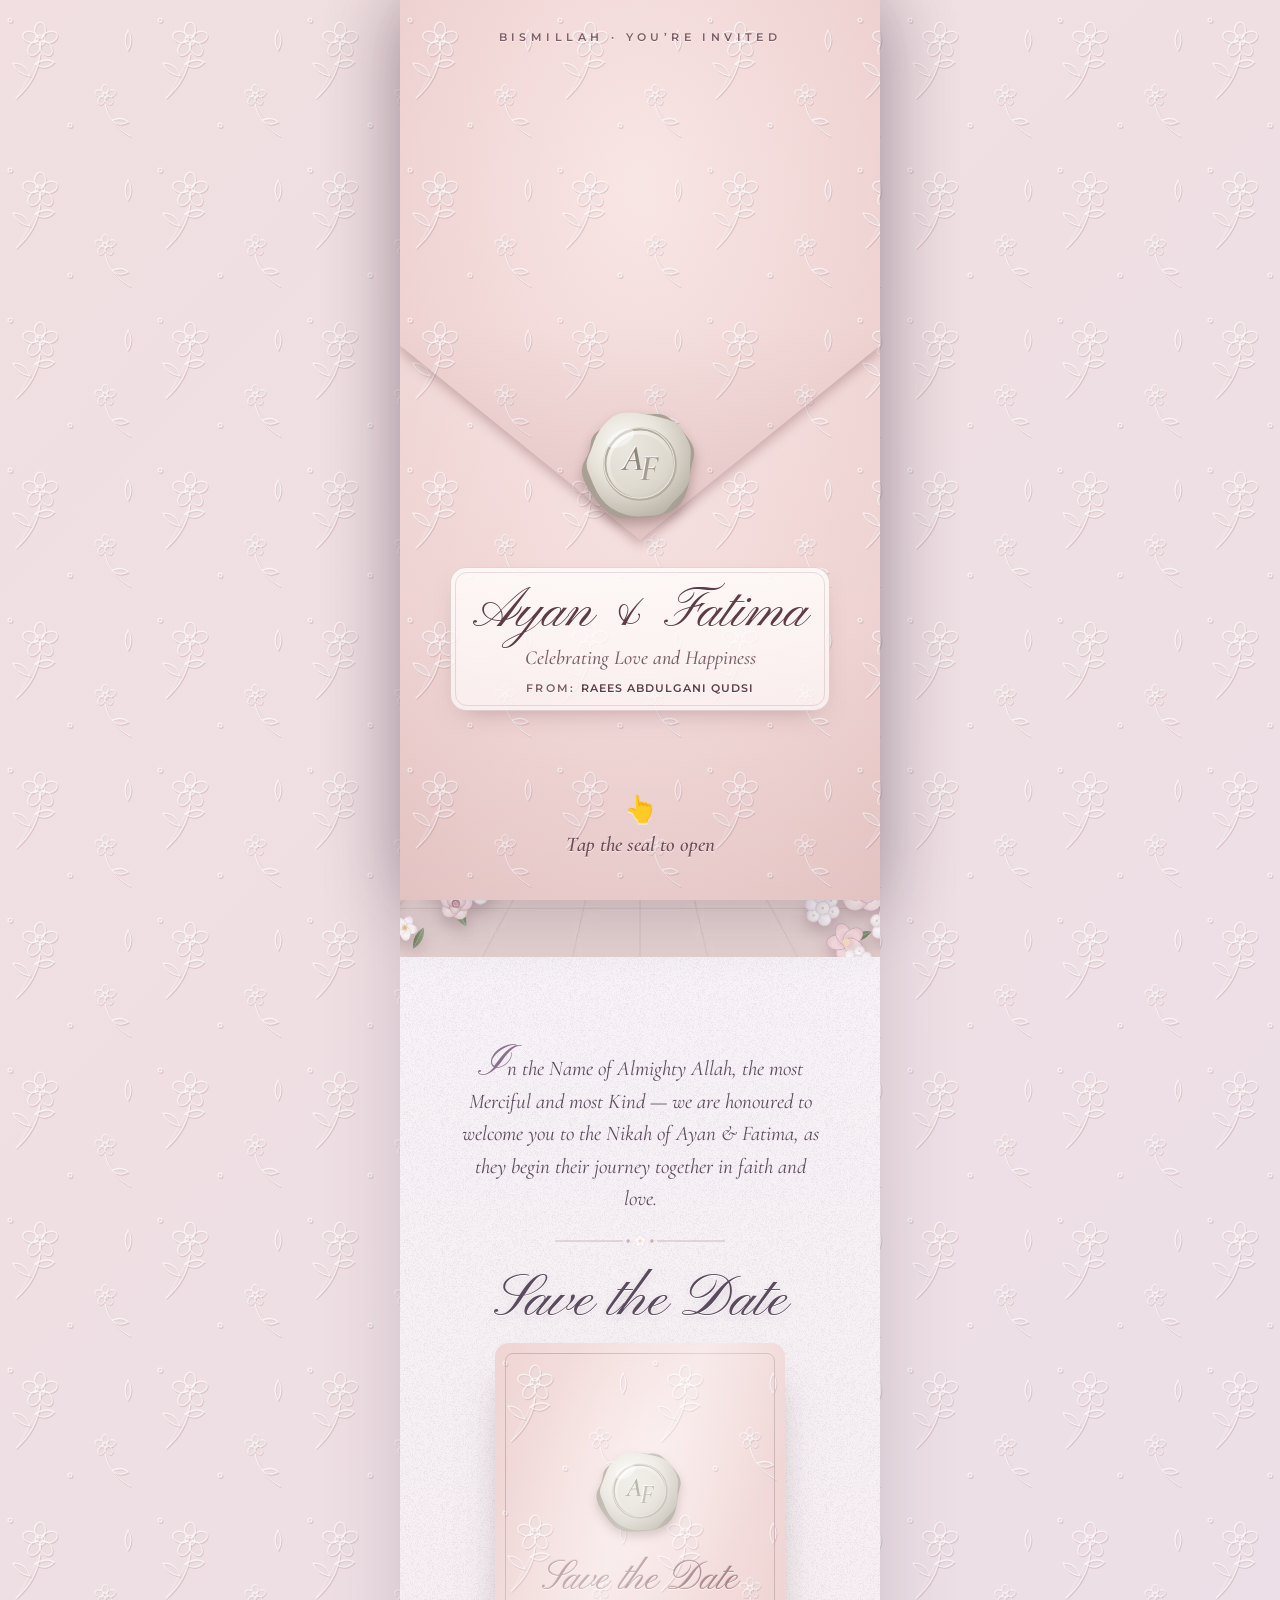
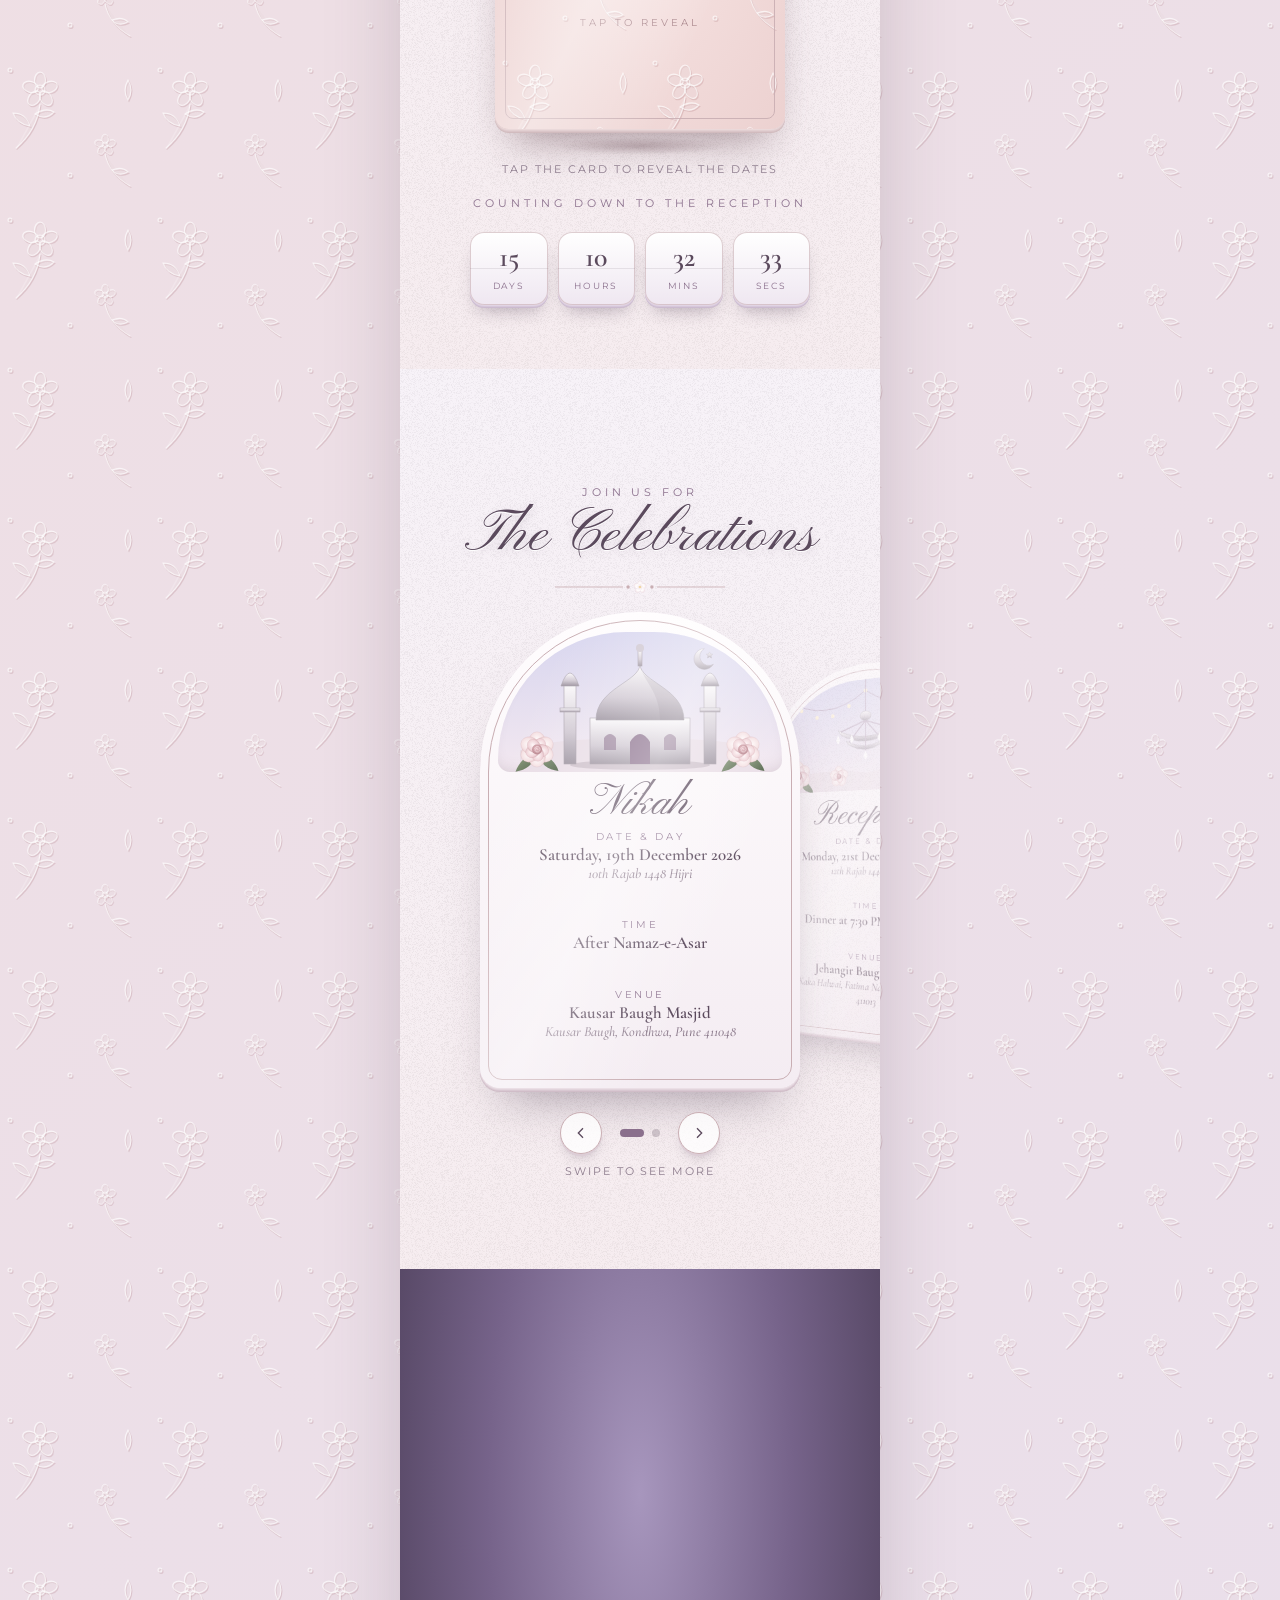
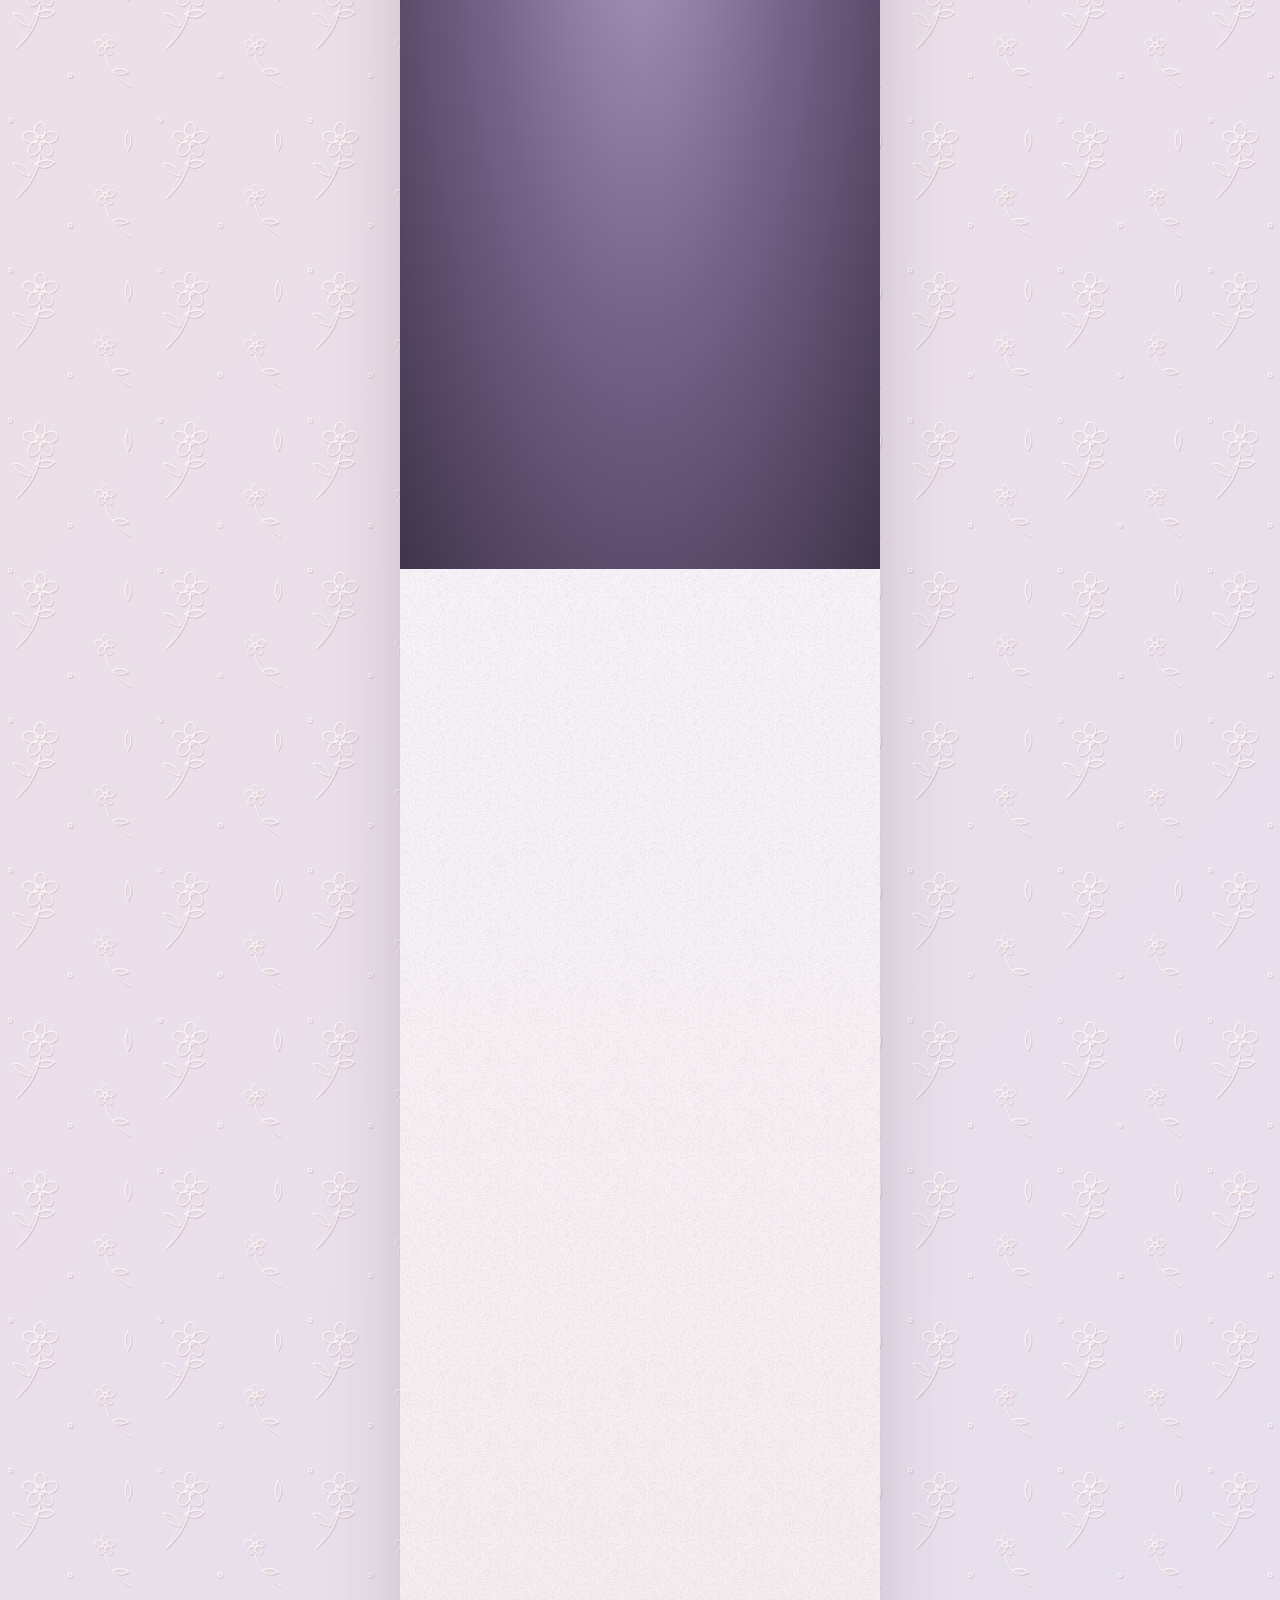
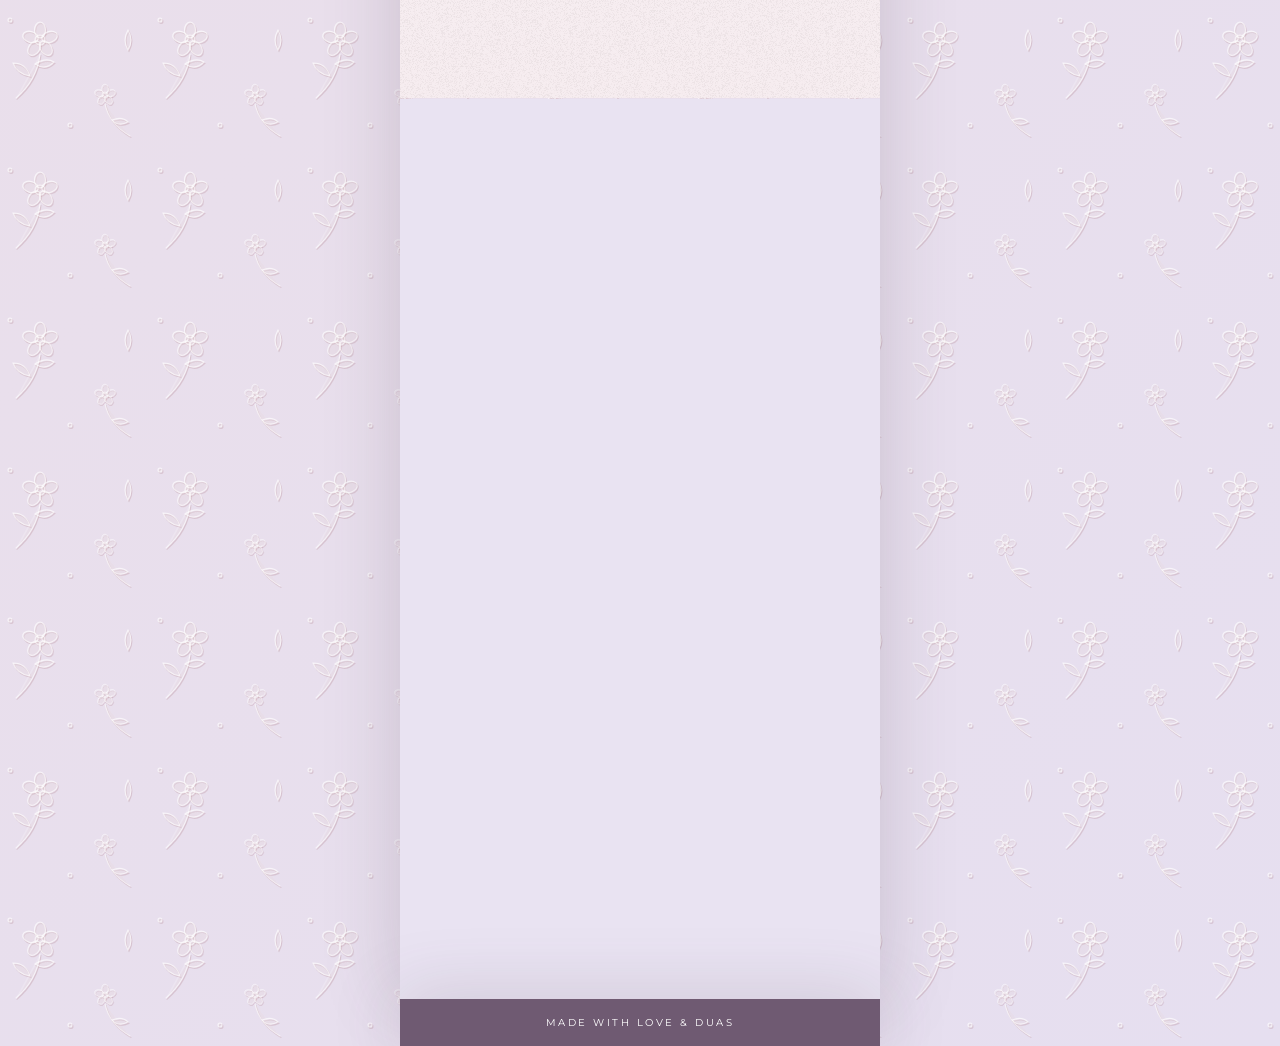
==== commit 0cbaf0f1: "commit" ====
--- a/index.html
+++ b/index.html
@@ -15,19 +15,19 @@
 <link rel="preconnect" href="https://fonts.gstatic.com" crossorigin>
 <link rel="stylesheet" href="https://fonts.googleapis.com/css2?family=Cormorant+Garamond:ital,wght@0,500;0,600;1,500;1,600&family=Montserrat:wght@400;600&family=Pinyon+Script&display=swap">
 <!-- Arabic font: only the letters actually used (Bismillah + verses), a few KB instead of the full font -->
-<!-- calligraphic Arabic for "Haza min fazli Rabbi", subset to just those letters -->
-<link rel="stylesheet" href="https://fonts.googleapis.com/css2?family=Aref+Ruqaa:wght@700&display=swap&text=%D9%87%D9%8E%D9%B0%D8%B0%D8%A7%D9%85%D9%90%D9%86%D9%81%D8%B6%D9%92%D9%84%D8%B1%D8%A8%D9%91%D9%8A">
+<!-- Nastaliq calligraphy for "Haza min fazli Rabbi", subset to just those letters -->
+<link rel="stylesheet" href="https://fonts.googleapis.com/css2?family=Noto+Nastaliq+Urdu:wght@700&display=swap&text=%D9%87%D9%8E%D9%B0%D8%B0%D8%A7%D9%85%D9%90%D9%86%D9%81%D8%B6%D9%92%D9%84%D8%B1%D8%A8%D9%91%D9%8A">
 <link rel="stylesheet" href="https://fonts.googleapis.com/css2?family=Amiri&display=swap&text=%D8%A8%D9%90%D8%B3%D9%92%D9%85%D9%B1%D9%84%D9%8E%D9%91%D9%B0%D9%87%D8%B1%D8%AD%D9%86%D9%8A%D9%88%D8%AE%D9%82%D8%A7%D9%83%D9%8F%D8%A3%D8%B2%D8%AC%D9%8B%D8%B0%D9%81%D8%B6">
 
 <link rel="preload" as="image" href="assets/img/sky.webp" type="image/webp">
 <link rel="preload" as="image" href="assets/img/arch-florals.webp" type="image/webp">
 <link rel="preload" as="image" href="assets/img/hero-florals.webp" type="image/webp">
 
-<link rel="stylesheet" href="assets/css/base.css?v=15">
-<link rel="stylesheet" href="assets/css/components.css?v=15">
-<link rel="stylesheet" href="assets/css/intro.css?v=15">
-<link rel="stylesheet" href="assets/css/sections.css?v=15">
-<link rel="stylesheet" href="assets/css/responsive.css?v=15">
+<link rel="stylesheet" href="assets/css/base.css?v=16">
+<link rel="stylesheet" href="assets/css/components.css?v=16">
+<link rel="stylesheet" href="assets/css/intro.css?v=16">
+<link rel="stylesheet" href="assets/css/sections.css?v=16">
+<link rel="stylesheet" href="assets/css/responsive.css?v=16">
 </head>
 <body class="locked">
 
@@ -64,6 +64,18 @@
   </symbol>
   <symbol id="nav-ic" viewBox="0 0 24 24"><path d="M3 11 21 3l-8 18-2-8z" fill="none" stroke="currentColor" stroke-width="2" stroke-linejoin="round"/></symbol>
   <symbol id="copy-ic" viewBox="0 0 24 24"><g fill="none" stroke="currentColor" stroke-width="2"><rect x="9" y="9" width="12" height="12" rx="2"/><path d="M5 15H4a1 1 0 0 1-1-1V4a1 1 0 0 1 1-1h10a1 1 0 0 1 1 1v1"/></g></symbol>
+  <symbol id="orn" viewBox="0 0 240 24">
+    <g fill="none" stroke="currentColor" stroke-width="1.15" stroke-linecap="round">
+      <path d="M104 12 C90 12 82 5 68 6 C56 7 51 16 39 15 C29 14 22 8 9 12"/>
+      <path d="M136 12 C150 12 158 5 172 6 C184 7 189 16 201 15 C211 14 218 8 231 12"/>
+      <path d="M68 6 c-3 -4 -9 -5 -12 -1"/><path d="M172 6 c3 -4 9 -5 12 -1"/>
+      <path d="M39 15 c-2 4 -7 5 -10 2"/><path d="M201 15 c2 4 7 5 10 2"/>
+      <path d="M84 9 q-3 -5 -8 -4"/><path d="M156 9 q3 -5 8 -4"/>
+    </g>
+    <g fill="currentColor"><circle cx="9" cy="12" r="1.7"/><circle cx="231" cy="12" r="1.7"/><circle cx="97" cy="12" r="1.2"/><circle cx="143" cy="12" r="1.2"/></g>
+    <g transform="translate(120 12)" fill="currentColor"><rect x="-6.5" y="-6.5" width="13" height="13"/><rect x="-6.5" y="-6.5" width="13" height="13" transform="rotate(45)"/></g>
+    <circle cx="120" cy="12" r="3" fill="#fff" opacity=".85"/>
+  </symbol>
   <symbol id="divider" viewBox="0 0 200 20">
     <path d="M0 10 H80 M120 10 H200" stroke="#c9aeb3" stroke-width="1" fill="none"/>
     <use href="#bW" x="92" y="2" width="16" height="16"/>
@@ -115,7 +127,8 @@
   <div class="bg-layer fl-layer" data-par="12"><div class="cover-box at-top"><img src="assets/img/hero-florals.webp" alt=""></div></div>
   <div class="motes" data-motes="8"></div>
   <div class="hero" data-tilt="5">
-    <div class="calli glow" lang="ar">هَٰذَا مِن فَضْلِ رَبِّي</div>
+    <div class="calli" lang="ar">هَٰذَا مِن فَضْلِ رَبِّي</div>
+    <svg class="calli-orn" aria-hidden="true"><use href="#orn"/></svg>
     <div class="calli-tr glow">This is from the bounty of my Lord</div>
     <div class="memory glow">In loving memory of<b data-bind="memorial"></b></div>
     <div class="req glow" data-bind="invitationLine"></div>
@@ -192,7 +205,8 @@
   <div class="motes" data-motes="8"></div>
   <div class="rec-wrap reveal">
     <div class="rec-box" data-tilt="8">
-      <div class="calli rec-ar" lang="ar">هَٰذَا مِن فَضْلِ رَبِّي</div>
+      <div class="calli" lang="ar">هَٰذَا مِن فَضْلِ رَبِّي</div>
+      <svg class="calli-orn" aria-hidden="true"><use href="#orn"/></svg>
       <div class="rec-name">In the Name of Almighty Allah,<br>the most Merciful and most Kind.</div>
       <div class="rec-title silver-text">Nikah</div>
       <div class="rec-day" data-bind="events.0.day"></div>
@@ -243,19 +257,19 @@
 </button>
 <div id="toast" role="status" aria-live="polite"></div>
 
-<script src="config.js?v=15" defer></script>
-<script src="assets/js/core.js?v=15" defer></script>
-<script src="assets/js/fx.js?v=15" defer></script>
-<script src="assets/js/motion.js?v=15" defer></script>
-<script src="assets/js/music.js?v=15" defer></script>
-<script src="assets/js/components/ambient.js?v=15" defer></script>
-<script src="assets/js/components/emblems.js?v=15" defer></script>
-<script src="assets/js/components/countdown.js?v=15" defer></script>
-<script src="assets/js/components/carousel.js?v=15" defer></script>
-<script src="assets/js/components/venues.js?v=15" defer></script>
-<script src="assets/js/components/flipcard.js?v=15" defer></script>
-<script src="assets/js/components/scrollhint.js?v=15" defer></script>
-<script src="assets/js/intro.js?v=15" defer></script>
-<script src="assets/js/app.js?v=15" defer></script>
+<script src="config.js?v=16" defer></script>
+<script src="assets/js/core.js?v=16" defer></script>
+<script src="assets/js/fx.js?v=16" defer></script>
+<script src="assets/js/motion.js?v=16" defer></script>
+<script src="assets/js/music.js?v=16" defer></script>
+<script src="assets/js/components/ambient.js?v=16" defer></script>
+<script src="assets/js/components/emblems.js?v=16" defer></script>
+<script src="assets/js/components/countdown.js?v=16" defer></script>
+<script src="assets/js/components/carousel.js?v=16" defer></script>
+<script src="assets/js/components/venues.js?v=16" defer></script>
+<script src="assets/js/components/flipcard.js?v=16" defer></script>
+<script src="assets/js/components/scrollhint.js?v=16" defer></script>
+<script src="assets/js/intro.js?v=16" defer></script>
+<script src="assets/js/app.js?v=16" defer></script>
 </body>
 </html>
--- a/assets/css/sections.css
+++ b/assets/css/sections.css
@@ -68,11 +68,19 @@
 #invite .dateblock{margin-top:8px}
 #invite .when{margin-top:8px}
 #invite .venue{margin-top:2px}
-.rec-ar{font-size:clamp(36px,10vw,46px);color:#fff;text-shadow:0 2px 8px rgba(0,0,0,.3)}
 .rec-name{font-family:'Cormorant Garamond',serif;font-style:italic;font-size:15px;line-height:1.4;color:#efe6f4;margin-top:2px}
 .rec-hijri{letter-spacing:.14em;text-transform:none;font-style:italic;font-family:'Cormorant Garamond',serif;font-size:15px}
 
-/* ============ "Haza min fazli Rabbi" calligraphy ============ */
-.calli{font-family:'Aref Ruqaa','Amiri',serif;font-weight:700;direction:rtl;font-size:clamp(40px,11.5vw,54px);line-height:1.35;color:var(--plum)}
-#invite .calli{text-shadow:0 0 14px rgba(255,255,255,.95),0 1px 0 #fff,0 3px 8px rgba(91,74,93,.18)}
-.calli-tr{font-family:'Cormorant Garamond',serif;font-style:italic;font-size:14px;color:#6e5d70;margin-top:-2px}.rec-box .calli{color:#fff;text-shadow:0 2px 10px rgba(0,0,0,.35),0 0 1px rgba(255,255,255,.6)}
+/* ============ "Haza min fazli Rabbi" calligraphy: flowing Nastaliq, gilded ============ */
+.calli{display:inline-block;font-family:'Noto Nastaliq Urdu','Amiri',serif;font-weight:700;direction:rtl;font-size:clamp(34px,10vw,46px);
+  line-height:2.1;padding:0 .4em .05em;margin:-.42em auto -.5em;
+  background-image:linear-gradient(100deg,#5b3f57 0%,#8d5f79 20%,#c9939b 38%,#efc8b6 50%,#b07a8f 62%,#6c4766 80%,#5b3f57 100%);background-size:240% 100%;
+  -webkit-background-clip:text;background-clip:text;color:transparent;
+  filter:drop-shadow(0 1px 0 rgba(255,255,255,.95)) drop-shadow(0 5px 12px rgba(91,74,93,.22));animation:calliShine 9s ease-in-out infinite}
+@keyframes calliShine{0%,100%{background-position:0% 50%}50%{background-position:100% 50%}}
+.rec-box .calli{background-image:linear-gradient(100deg,#cfa866 0%,#f3dfb2 22%,#fff8e7 40%,#e2c38a 56%,#fbecc9 76%,#c99f5e 100%);
+  filter:drop-shadow(0 2px 2px rgba(40,20,40,.45)) drop-shadow(0 8px 16px rgba(0,0,0,.28))}
+/* ornament beneath the calligraphy */
+.calli-orn{display:block;width:210px;max-width:70%;height:22px;margin:2px auto 4px;color:#b07f93;overflow:visible}
+.rec-box .calli-orn{color:#e9d3a4;margin-bottom:8px}
+.calli-tr{font-family:'Cormorant Garamond',serif;font-style:italic;font-size:14px;color:#6e5d70}
--- a/assets/css/responsive.css
+++ b/assets/css/responsive.css
@@ -26,7 +26,7 @@
   .sec{padding-left:16px;padding-right:16px}
   .h2{font-size:42px}
   .story{font-size:18px}
-  .calli{font-size:36px}
+  .calli{font-size:32px}
   .names{font-size:38px}
   .names .parents{font-size:13.5px}
   #invite .req{font-size:9.5px;letter-spacing:.16em}
